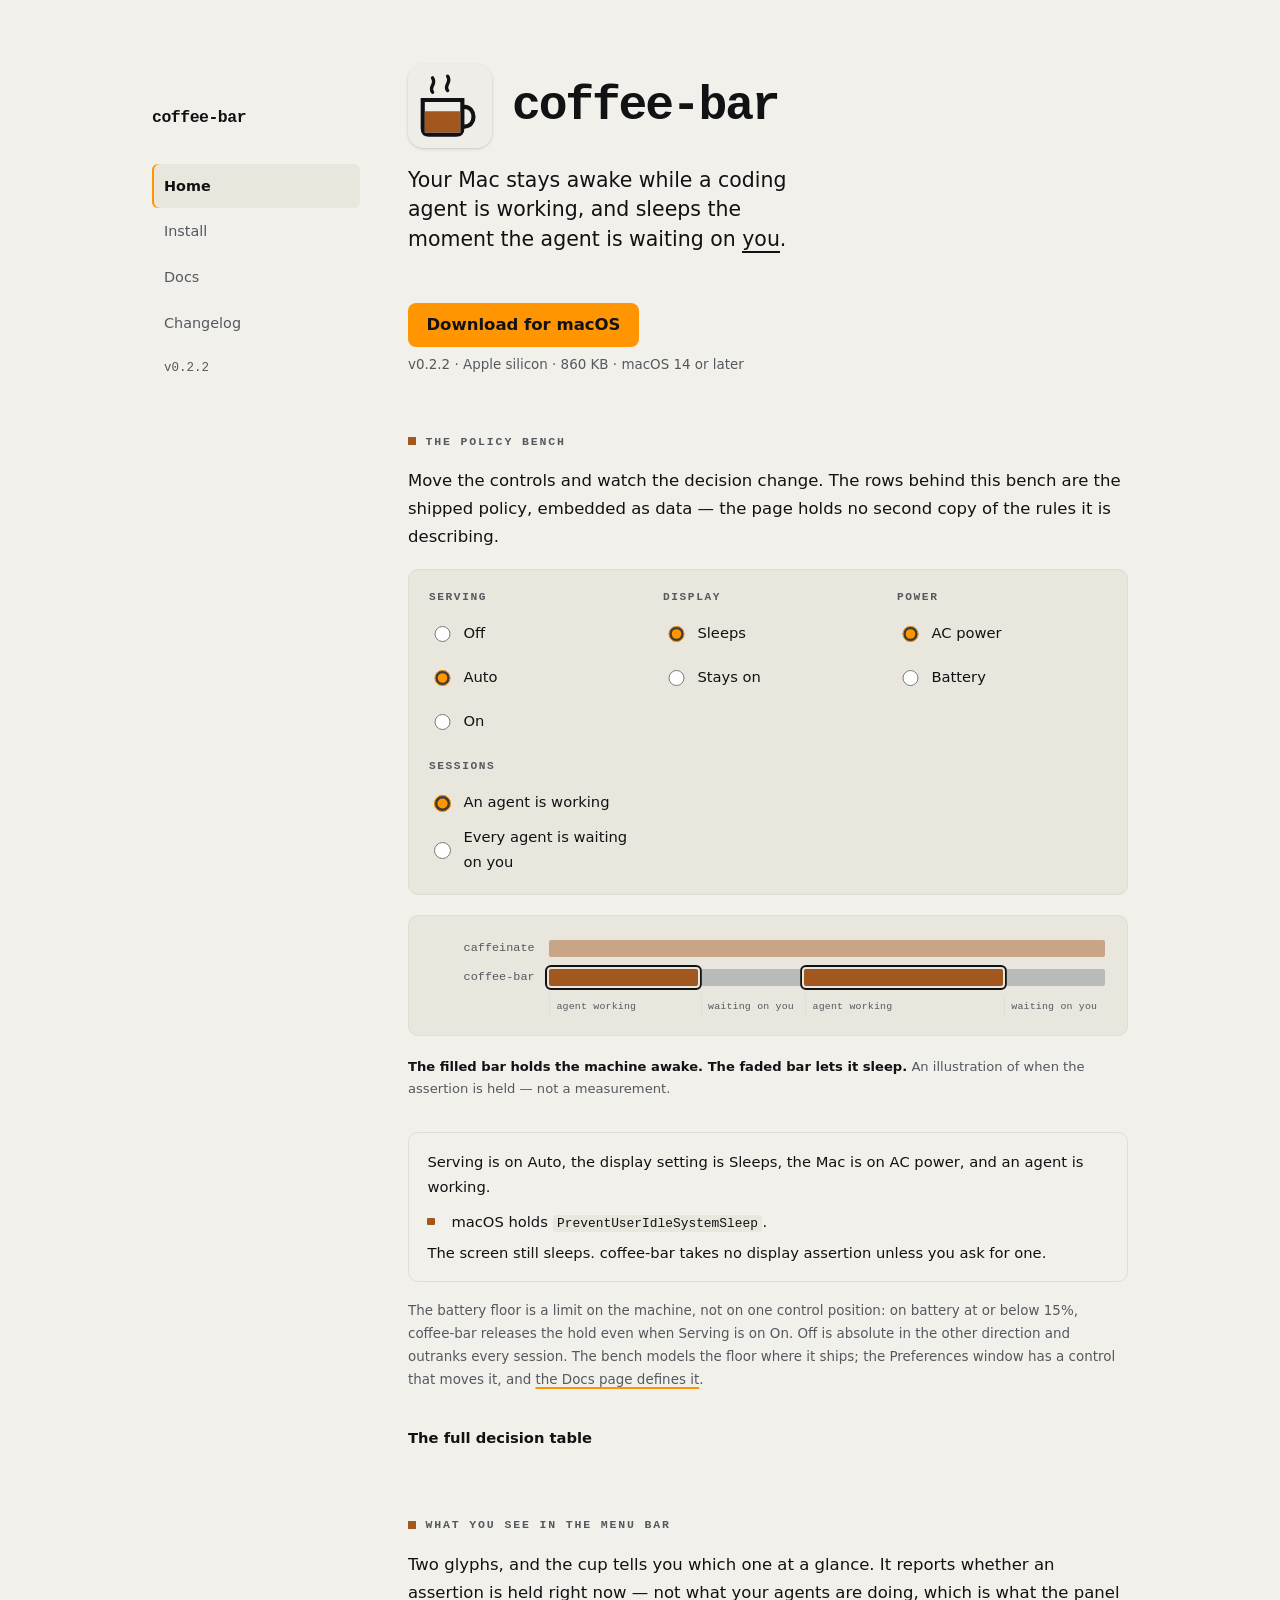
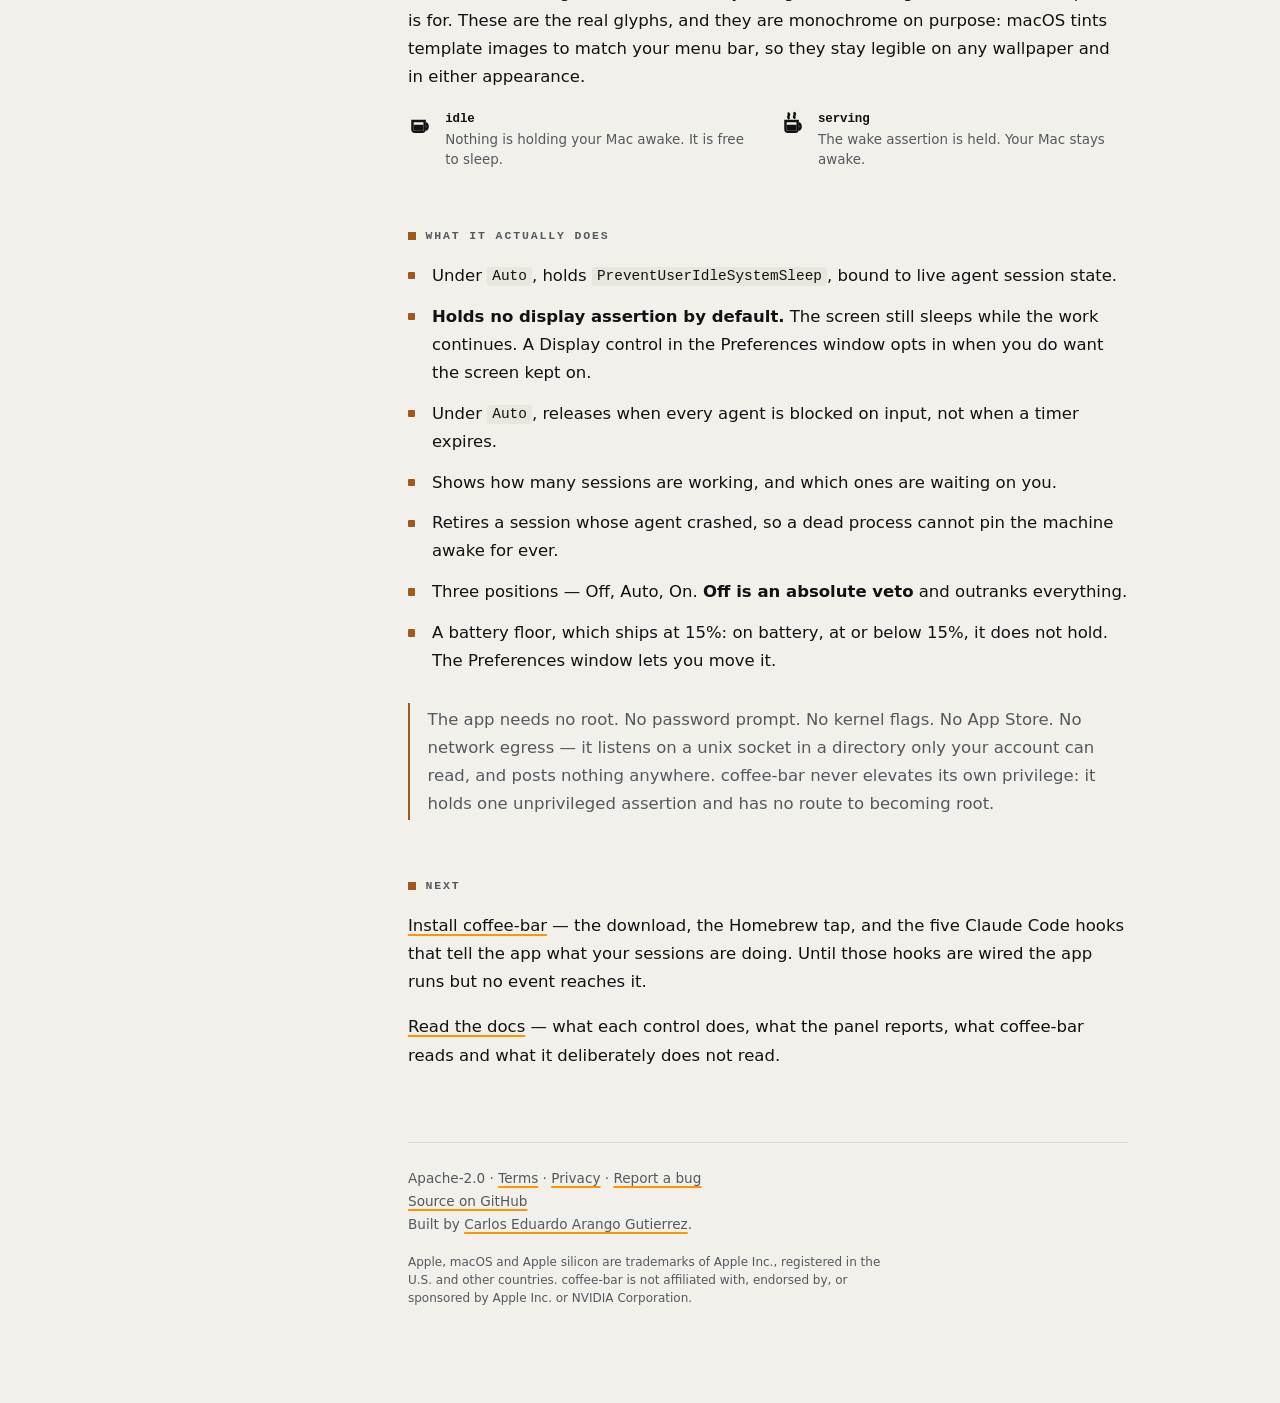
==== site/index.html @ 00635d92 "docs(release): v0.2.2 changelog, and the site facts that follow it The 0.2.2 entry lands in CHANGELO" ====
<!DOCTYPE html>
<!--
  Copyright 2026 Carlos Eduardo Arango Gutierrez
  SPDX-License-Identifier: Apache-2.0

  HONESTY CONSTRAINTS — binding. Carried forward from the single-page site and
  docs/ROADMAP.md. Read before editing a single claim on this page.

  1. No novelty claim in usage monitoring. CodexBar already occupies that space.
  2. Token accounting is M7 = v0.3. It does not exist. Do not imply it does.
  3. Do not advertise the "coffee-bar moved your control" panel disclosure as
     complete. The 2026-07-30 audit proved it is durable only when no agent is
     running, which is the opposite of when it matters.
  4. Every claim must be true of the SHIPPED build. If a claim stops being true,
     the claim is the thing to fix.
  5. The timeline is an ILLUSTRATION OF BEHAVIOUR, never a measurement. No
     battery percentage, duration or saving may appear until M6's measurement
     harness has produced one a user can reproduce.
  6. The binary is arm64 ONLY. Never write "Intel" or "universal".
  7. The DMG ships 0.2.2. The Homebrew tap still pins v0.2.1, so the two
     routes are one release apart until the formula is bumped. The DMG is the
     signed and notarised one; a Homebrew build is compiled locally and only
     ad-hoc signed.

  BRAND — assets/art/README.md is the source of truth.
  - TWO colours, two jobs. --state (#A2571E / #B8682A dark) is the liquid and
    means "held awake". --action (#FF9500 / #FF9F0A dark) is Apple systemOrange
    and means "interactive". Never swap their jobs. Never add a third.
  - Neither colour carries body text. Measured: --action on the light page
    background is 1.93:1 and genuinely fails; --state is 4.71 light and 4.57
    dark and would pass. Both stay out of body text anyway, so the rule is one
    line and not four exceptions. Ink ON --action is the safe inverse: 8.51
    light, 9.10 dark.
  - Menu-bar glyphs stay monochrome. Never ship a coloured variant.
  - The wordmark is always lowercase and always hyphenated. It is a command name.
  - No external requests: no web fonts, no analytics, no CDN.
  - Asset paths are RELATIVE. This is a project Pages site served from
    /coffee-bar/, so a leading slash resolves to the user root and 404s.
  - No Apple logo. Apple's guidelines forbid it for third-party promotion.

  THE POLICY BENCH — read this before touching it.

  The decision table below is DATA, not logic. `PowerBroker.decide` is the only
  copy of this policy that exists; `assets/bench.js` looks a row up and paints
  it, and computes exactly one thing — whether the battery reading is at or
  below the floor. A JavaScript port of the policy would drift from the Swift
  original with nothing to catch it.

  Two checks hold that seam, and they check different halves of it. A Swift
  guard proves these 24 rows equal `PowerBroker.decide`, so the TABLE cannot
  lie. `assets/bench.test.js` proves the module reads the table correctly, so
  the LOOKUP cannot lie. Neither one alone is enough.

  The same 24 rows also render as a real <table> inside the <details> element.
  That is deliberate and load-bearing: a visitor with JavaScript off reads the
  complete truth, and an answer engine reads facts rather than a script.
-->
<html lang="en">
<head>
<meta charset="utf-8">
<meta name="viewport" content="width=device-width, initial-scale=1">
<title>coffee-bar — your Mac sleeps while the agent waits on you</title>
<meta name="description" content="A macOS menu-bar app that keeps your Mac awake exactly while a coding agent is working, and lets it sleep the moment the agent is waiting on you. Screen off. The app needs no root, no password.">
<link rel="canonical" href="https://arangogutierrez.github.io/coffee-bar/">
<meta property="og:title" content="coffee-bar — your Mac sleeps while the agent waits on you">
<meta property="og:description" content="A macOS menu-bar app that keeps your Mac awake exactly while a coding agent is working, and lets it sleep the moment the agent is waiting on you. Screen off. The app needs no root, no password.">
<meta property="og:type" content="website">
<meta property="og:url" content="https://arangogutierrez.github.io/coffee-bar/">
<meta property="og:image" content="https://arangogutierrez.github.io/coffee-bar/social-preview-1280x640.png">
<meta name="twitter:card" content="summary_large_image">
<link rel="icon" href="favicon.svg" type="image/svg+xml">
<link rel="icon" href="favicon-32.png" sizes="32x32" type="image/png">
<link rel="icon" href="favicon-16.png" sizes="16x16" type="image/png">
<link rel="apple-touch-icon" href="apple-touch-icon-180.png">
<link rel="manifest" href="site.webmanifest">
<meta name="theme-color" content="#F2F0EB" media="(prefers-color-scheme: light)">
<meta name="theme-color" content="#101013" media="(prefers-color-scheme: dark)">
<link rel="stylesheet" href="assets/site.css">
</head>
<body>
<div class="shell">
<nav class="sidebar" aria-label="Site">
  <a class="sidebar-mark" href="index.html">coffee-bar</a>
  <ul>
    <li><a href="index.html" aria-current="page">Home</a></li>
    <li><a href="install.html">Install</a></li>
    <li><a href="docs.html">Docs</a></li>
    <li><a href="changelog.html">Changelog</a></li>
  </ul>
  <p class="sidebar-version"><a href="changelog.html">v0.2.2</a></p>
</nav>
<div class="wrap">
<!-- page content starts here -->

<header>
  <div class="hero">
    <picture>
      <source srcset="appicon-dark.svg" media="(prefers-color-scheme: dark)">
      <img class="appicon" src="appicon-light.svg" width="84" height="84"
           alt="The coffee-bar app icon: a filled coffee cup.">
    </picture>
    <h1>coffee-bar</h1>
  </div>
  <p class="tag">Your Mac stays awake while a coding agent is working, and sleeps the moment the agent is waiting on <em>you</em>.</p>
<a class="btn-download" href="https://github.com/ArangoGutierrez/coffee-bar/releases/download/v0.2.2/coffee-bar-0.2.2.dmg">Download for macOS</a>
<p class="dl-meta">v0.2.2 · Apple silicon · 860&nbsp;KB · macOS 14 or later</p>
</header>

<section class="bench" id="bench" aria-labelledby="bench-heading">

<h2 class="eyebrow" id="bench-heading">The policy bench</h2>
<p>
Move the controls and watch the decision change. The rows behind this bench are
the shipped policy, embedded as data — the page holds no second copy of the
rules it is describing.
</p>

<form class="bench-controls" id="bench-controls" hidden>
  <fieldset>
    <legend>Serving</legend>
    <label class="bench-opt"><input type="radio" name="intent" value="stop"> Off</label>
    <label class="bench-opt"><input type="radio" name="intent" value="auto" checked> Auto</label>
    <label class="bench-opt"><input type="radio" name="intent" value="serve"> On</label>
  </fieldset>
  <fieldset>
    <legend>Display</legend>
    <label class="bench-opt"><input type="radio" name="display" value="off" checked> Sleeps</label>
    <label class="bench-opt"><input type="radio" name="display" value="on"> Stays on</label>
  </fieldset>
  <fieldset>
    <legend>Power</legend>
    <label class="bench-opt"><input type="radio" name="power" value="ac" checked> AC power</label>
    <label class="bench-opt"><input type="radio" name="power" value="battery"> Battery</label>
    <div class="bench-range" id="bench-range" hidden>
      <label for="bench-percent">Charge</label>
      <input type="range" id="bench-percent" name="percent" min="1" max="100" step="1" value="55">
      <output id="bench-percent-out" for="bench-percent"></output>
    </div>
  </fieldset>
  <fieldset>
    <legend>Sessions</legend>
    <label class="bench-opt"><input type="radio" name="sessions" value="working" checked> An agent is working</label>
    <label class="bench-opt"><input type="radio" name="sessions" value="waiting"> Every agent is waiting on you</label>
  </fieldset>
</form>

<figure class="figure" id="bench-figure" role="img"
        aria-label="Two timelines across one agent session. caffeinate holds the wake assertion unbroken through all four phases. coffee-bar holds it only through the two phases where the agent is working, and releases it while the agent waits on you.">
  <div class="row">
    <span class="track-label">caffeinate</span>
    <div class="track caffeinate" aria-hidden="true"><span class="seg" style="flex:11"></span></div>
  </div>
  <div class="row">
    <span class="track-label">coffee-bar</span>
    <div class="track coffeebar" id="bench-track" aria-hidden="true">
      <span class="seg work now" style="flex:3"></span>
      <span class="seg wait w1" style="flex:2"></span>
      <span class="seg work now" style="flex:4"></span>
      <span class="seg wait w2" style="flex:2"></span>
    </div>
  </div>
  <div class="axis" aria-hidden="true">
    <span></span>
    <div class="phases">
      <span class="phase" style="flex:3">agent working</span>
      <span class="phase" style="flex:2">waiting on you</span>
      <span class="phase" style="flex:4">agent working</span>
      <span class="phase" style="flex:2">waiting on you</span>
    </div>
  </div>
</figure>
<p class="caption">
  <b>The filled bar holds the machine awake. The faded bar lets it sleep.</b>
  An illustration of when the assertion is held — not a measurement.
</p>

<div class="bench-readout" id="bench-readout" role="status" aria-live="polite">
  <p id="bench-state">Serving is on Auto, the display setting is Sleeps, the Mac is on AC power, and an agent is working.</p>
  <ul class="bench-holds" id="bench-holds">
    <li>macOS holds <code>PreventUserIdleSystemSleep</code>.</li>
  </ul>
  <p id="bench-note">The screen still sleeps. coffee-bar takes no display assertion unless you ask for one.</p>
</div>

<p class="bench-floor">
The battery floor is a limit on the machine, not on one control position: on
battery at or below 15%, coffee-bar releases the hold even when Serving is on
On. Off is absolute in the other direction and outranks every session. The bench
models the floor where it ships; the Preferences window has a control that
moves it, and <a href="docs.html">the Docs page defines it</a>.
</p>

<details class="bench-table">
<summary>The full decision table</summary>
<div class="table-wrap">
<table>
<caption>The full decision table. Every combination of the four inputs, and what coffee-bar does with it. These 24 rows are the data the bench reads.</caption>
<thead>
<tr>
<th scope="col">Serving</th>
<th scope="col">Display</th>
<th scope="col">On battery at or below 15%</th>
<th scope="col">An agent is working</th>
<th scope="col">Holds the system awake</th>
<th scope="col">Holds the display awake</th>
<th scope="col">Held back by the battery floor</th>
</tr>
</thead>
<tbody>
<tr><td>Off</td><td>Sleeps</td><td>No</td><td>No</td><td>No</td><td>No</td><td>No</td></tr>
<tr><td>Off</td><td>Sleeps</td><td>No</td><td>Yes</td><td>No</td><td>No</td><td>No</td></tr>
<tr><td>Off</td><td>Sleeps</td><td>Yes</td><td>No</td><td>No</td><td>No</td><td>No</td></tr>
<tr><td>Off</td><td>Sleeps</td><td>Yes</td><td>Yes</td><td>No</td><td>No</td><td>No</td></tr>
<tr><td>Off</td><td>Stays on</td><td>No</td><td>No</td><td>No</td><td>No</td><td>No</td></tr>
<tr><td>Off</td><td>Stays on</td><td>No</td><td>Yes</td><td>No</td><td>No</td><td>No</td></tr>
<tr><td>Off</td><td>Stays on</td><td>Yes</td><td>No</td><td>No</td><td>No</td><td>No</td></tr>
<tr><td>Off</td><td>Stays on</td><td>Yes</td><td>Yes</td><td>No</td><td>No</td><td>No</td></tr>
<tr><td>Auto</td><td>Sleeps</td><td>No</td><td>No</td><td>No</td><td>No</td><td>No</td></tr>
<tr><td>Auto</td><td>Sleeps</td><td>No</td><td>Yes</td><td>Yes</td><td>No</td><td>No</td></tr>
<tr><td>Auto</td><td>Sleeps</td><td>Yes</td><td>No</td><td>No</td><td>No</td><td>No</td></tr>
<tr><td>Auto</td><td>Sleeps</td><td>Yes</td><td>Yes</td><td>No</td><td>No</td><td>Yes</td></tr>
<tr><td>Auto</td><td>Stays on</td><td>No</td><td>No</td><td>No</td><td>No</td><td>No</td></tr>
<tr><td>Auto</td><td>Stays on</td><td>No</td><td>Yes</td><td>Yes</td><td>Yes</td><td>No</td></tr>
<tr><td>Auto</td><td>Stays on</td><td>Yes</td><td>No</td><td>No</td><td>No</td><td>No</td></tr>
<tr><td>Auto</td><td>Stays on</td><td>Yes</td><td>Yes</td><td>No</td><td>No</td><td>Yes</td></tr>
<tr><td>On</td><td>Sleeps</td><td>No</td><td>No</td><td>Yes</td><td>No</td><td>No</td></tr>
<tr><td>On</td><td>Sleeps</td><td>No</td><td>Yes</td><td>Yes</td><td>No</td><td>No</td></tr>
<tr><td>On</td><td>Sleeps</td><td>Yes</td><td>No</td><td>No</td><td>No</td><td>Yes</td></tr>
<tr><td>On</td><td>Sleeps</td><td>Yes</td><td>Yes</td><td>No</td><td>No</td><td>Yes</td></tr>
<tr><td>On</td><td>Stays on</td><td>No</td><td>No</td><td>Yes</td><td>Yes</td><td>No</td></tr>
<tr><td>On</td><td>Stays on</td><td>No</td><td>Yes</td><td>Yes</td><td>Yes</td><td>No</td></tr>
<tr><td>On</td><td>Stays on</td><td>Yes</td><td>No</td><td>No</td><td>No</td><td>Yes</td></tr>
<tr><td>On</td><td>Stays on</td><td>Yes</td><td>Yes</td><td>No</td><td>No</td><td>Yes</td></tr>
</tbody>
</table>
</div>
</details>

<script type="application/json" id="policy-table">
[
{"intent":"stop","displayOptIn":false,"atOrBelowFloor":false,"sessionsActive":false,"system":false,"displayHeld":false,"suppressed":false},
{"intent":"stop","displayOptIn":false,"atOrBelowFloor":false,"sessionsActive":true,"system":false,"displayHeld":false,"suppressed":false},
{"intent":"stop","displayOptIn":false,"atOrBelowFloor":true,"sessionsActive":false,"system":false,"displayHeld":false,"suppressed":false},
{"intent":"stop","displayOptIn":false,"atOrBelowFloor":true,"sessionsActive":true,"system":false,"displayHeld":false,"suppressed":false},
{"intent":"stop","displayOptIn":true,"atOrBelowFloor":false,"sessionsActive":false,"system":false,"displayHeld":false,"suppressed":false},
{"intent":"stop","displayOptIn":true,"atOrBelowFloor":false,"sessionsActive":true,"system":false,"displayHeld":false,"suppressed":false},
{"intent":"stop","displayOptIn":true,"atOrBelowFloor":true,"sessionsActive":false,"system":false,"displayHeld":false,"suppressed":false},
{"intent":"stop","displayOptIn":true,"atOrBelowFloor":true,"sessionsActive":true,"system":false,"displayHeld":false,"suppressed":false},
{"intent":"auto","displayOptIn":false,"atOrBelowFloor":false,"sessionsActive":false,"system":false,"displayHeld":false,"suppressed":false},
{"intent":"auto","displayOptIn":false,"atOrBelowFloor":false,"sessionsActive":true,"system":true,"displayHeld":false,"suppressed":false},
{"intent":"auto","displayOptIn":false,"atOrBelowFloor":true,"sessionsActive":false,"system":false,"displayHeld":false,"suppressed":false},
{"intent":"auto","displayOptIn":false,"atOrBelowFloor":true,"sessionsActive":true,"system":false,"displayHeld":false,"suppressed":true},
{"intent":"auto","displayOptIn":true,"atOrBelowFloor":false,"sessionsActive":false,"system":false,"displayHeld":false,"suppressed":false},
{"intent":"auto","displayOptIn":true,"atOrBelowFloor":false,"sessionsActive":true,"system":true,"displayHeld":true,"suppressed":false},
{"intent":"auto","displayOptIn":true,"atOrBelowFloor":true,"sessionsActive":false,"system":false,"displayHeld":false,"suppressed":false},
{"intent":"auto","displayOptIn":true,"atOrBelowFloor":true,"sessionsActive":true,"system":false,"displayHeld":false,"suppressed":true},
{"intent":"serve","displayOptIn":false,"atOrBelowFloor":false,"sessionsActive":false,"system":true,"displayHeld":false,"suppressed":false},
{"intent":"serve","displayOptIn":false,"atOrBelowFloor":false,"sessionsActive":true,"system":true,"displayHeld":false,"suppressed":false},
{"intent":"serve","displayOptIn":false,"atOrBelowFloor":true,"sessionsActive":false,"system":false,"displayHeld":false,"suppressed":true},
{"intent":"serve","displayOptIn":false,"atOrBelowFloor":true,"sessionsActive":true,"system":false,"displayHeld":false,"suppressed":true},
{"intent":"serve","displayOptIn":true,"atOrBelowFloor":false,"sessionsActive":false,"system":true,"displayHeld":true,"suppressed":false},
{"intent":"serve","displayOptIn":true,"atOrBelowFloor":false,"sessionsActive":true,"system":true,"displayHeld":true,"suppressed":false},
{"intent":"serve","displayOptIn":true,"atOrBelowFloor":true,"sessionsActive":false,"system":false,"displayHeld":false,"suppressed":true},
{"intent":"serve","displayOptIn":true,"atOrBelowFloor":true,"sessionsActive":true,"system":false,"displayHeld":false,"suppressed":true}
]
</script>
<script type="application/json" id="policy-meta">{"batteryFloorPercent":15}</script>
<script type="module" src="assets/bench.js"></script>

</section>

<h2 class="eyebrow">What you see in the menu bar</h2>
<p>
Two glyphs, and the cup tells you which one at a glance. It reports whether an
assertion is held right now — not what your agents are doing, which is what the
panel is for. These are the real glyphs, and they are monochrome on purpose:
macOS tints template images to match your menu bar, so they stay legible on any
wallpaper and in either appearance.
</p>
<div class="states">
  <div class="state">
    <svg viewBox="0 0 16 16" aria-hidden="true" fill="currentColor">
      <path fill-rule="evenodd" d="M2 6 H11 V11.9 Q11 14.2 8.7 14.2 H4.3 Q2 14.2 2 11.9 Z M3.5 7.5 H9.5 V12.7 H3.5 Z"></path>
      <path fill="none" stroke="currentColor" stroke-width="1.6" d="M11 8.1 a2.6 2.6 0 0 1 0 4.2"></path>
      <rect x="3.5" y="9.06" width="6" height="3.64" rx="0.5"></rect>
    </svg>
    <span><span class="state-name">idle</span>
    <span class="state-what">Nothing is holding your Mac awake. It is free to sleep.</span></span>
  </div>
  <div class="state">
    <svg viewBox="0 0 16 16" aria-hidden="true" fill="currentColor">
      <path fill-rule="evenodd" d="M2 6 H11 V11.9 Q11 14.2 8.7 14.2 H4.3 Q2 14.2 2 11.9 Z M3.5 7.5 H9.5 V12.7 H3.5 Z"></path>
      <path fill="none" stroke="currentColor" stroke-width="1.6" d="M11 8.1 a2.6 2.6 0 0 1 0 4.2"></path>
      <rect x="3.5" y="9.06" width="6" height="3.64" rx="0.5"></rect>
      <g fill="none" stroke="currentColor" stroke-width="1.6" stroke-linecap="round">
        <path d="M4.7 5 C3.7 3.9 5.7 3.3 4.7 2.2"></path>
        <path d="M8.3 4.7 C7.3 3.6 9.3 3 8.3 1.9"></path>
      </g>
    </svg>
    <span><span class="state-name">serving</span>
    <span class="state-what">The wake assertion is held. Your Mac stays awake.</span></span>
  </div>
</div>

<h2 class="eyebrow">What it actually does</h2>
<ul class="does">
  <li>Under <code>Auto</code>, holds <code>PreventUserIdleSystemSleep</code>, bound to live agent session state.</li>
  <li><strong>Holds no display assertion by default.</strong> The screen still sleeps while the work continues. A Display control in the Preferences window opts in when you do want the screen kept on.</li>
  <li>Under <code>Auto</code>, releases when every agent is blocked on input, not when a timer expires.</li>
  <li>Shows how many sessions are working, and which ones are waiting on you.</li>
  <li>Retires a session whose agent crashed, so a dead process cannot pin the machine awake for ever.</li>
  <li>Three positions — Off, Auto, On. <strong>Off is an absolute veto</strong> and outranks everything.</li>
  <li>A battery floor, which ships at 15%: on battery, at or below 15%, it does not hold. The Preferences window lets you move it.</li>
</ul>

<div class="note">
The app needs no root. No password prompt. No kernel flags. No App Store. No
network egress — it listens on a unix socket in a directory only your account can
read, and posts nothing anywhere. coffee-bar never elevates its own privilege: it
holds one unprivileged assertion and has no route to becoming root.
</div>

<h2 class="eyebrow">Next</h2>
<p>
<a href="install.html">Install coffee-bar</a> — the download, the Homebrew tap,
and the five Claude Code hooks that tell the app what your sessions are doing.
Until those hooks are wired the app runs but no event reaches it.
</p>
<p>
<a href="docs.html">Read the docs</a> — what each control does, what the panel
reports, what coffee-bar reads and what it deliberately does not read.
</p>

<footer>
<p>Apache-2.0 · <a href="terms.html">Terms</a> · <a href="privacy.html">Privacy</a> · <a href="https://github.com/ArangoGutierrez/coffee-bar/issues/new">Report a bug</a><br>
<a href="https://github.com/ArangoGutierrez/coffee-bar">Source on GitHub</a><br>
Built by <a href="https://github.com/ArangoGutierrez">Carlos Eduardo Arango Gutierrez</a>.</p>
<p class="tm">Apple, macOS and Apple silicon are trademarks of Apple Inc., registered in the U.S. and other countries. coffee-bar is not affiliated with, endorsed by, or sponsored by Apple Inc. or NVIDIA Corporation.</p>
</footer>

<script type="application/ld+json">
{
  "@context": "https://schema.org",
  "@type": "SoftwareApplication",
  "name": "coffee-bar",
  "applicationCategory": "DeveloperApplication",
  "operatingSystem": "macOS 14",
  "processorRequirements": "Apple silicon (arm64)",
  "softwareVersion": "0.2.2",
  "downloadUrl": "https://github.com/ArangoGutierrez/coffee-bar/releases/download/v0.2.2/coffee-bar-0.2.2.dmg",
  "license": "https://www.apache.org/licenses/LICENSE-2.0",
  "offers": { "@type": "Offer", "price": "0", "priceCurrency": "USD" },
  "author": { "@type": "Person", "name": "Carlos Eduardo Arango Gutierrez" }
}
</script>

</div><!-- /.wrap -->
</div><!-- /.shell -->
</body>
</html>
---- site/assets/site.css ----
/*
  Copyright 2026 Carlos Eduardo Arango Gutierrez
  SPDX-License-Identifier: Apache-2.0

  The shared stylesheet for the coffee-bar site. Extracted from the inline
  <style> block of site/index.html and recoloured per the 2026-08-04 design,
  section 3.2. This was a move plus a recolour, not a rewrite.

  TWO COLOURS, TWO JOBS. Never mix them.

    --state   the liquid in the icon, held segments on the timeline, the
              .eyebrow square, list bullets. It means "held awake".
    --action  button backgrounds, link underlines and hover, :focus-visible
              outlines, the sidebar's current-page marker. It means
              "you can operate this".

  The old --liquid token is now --state. The name changed because the colour
  now means "held", and a second colour now means "interactive".

  NEITHER COLOUR CARRIES BODY TEXT. That is a DESIGN RULE, not a measurement.
  Only one of the four combinations actually fails 4.5:1:

      --action #FF9500 on light #F2F0EB   1.93   fails
      --action #FF9F0A on dark  #101013   9.24   passes
      --state  #A2571E on light #F2F0EB   4.71   passes
      --state  #B8682A on dark  #101013   4.57   passes

  Holding both out of body text in both appearances keeps this one rule
  instead of four exceptions. A filled button is the safe inverse: ink on
  --action measures 8.51 in light and 9.10 in dark.

  Sidebar markup contract — plain links, no JavaScript:

    <div class="shell">
      <nav class="sidebar" aria-label="Site">
        <a class="sidebar-mark" href="index.html">coffee-bar</a>
        <ul>
          <li><a href="index.html" aria-current="page">Home</a></li>
          <li><a href="install.html">Install</a></li>
          <li><a href="docs.html">Docs</a></li>
          <li><a href="changelog.html">Changelog</a></li>
        </ul>
        <p class="sidebar-version"><a href="changelog.html">v0.1.1</a></p>
      </nav>
      <div class="wrap"><!-- page content --></div>
    </div>

  .wrap still renders correctly on its own, so a page that carries no sidebar
  is unaffected.
*/

:root {
  color-scheme: light dark;
  --state:  #A2571E;  /* the liquid; held awake */
  --action: #FF9500;  /* Apple systemOrange; buttons, links, focus */
  --rest:   #6B7683;  /* released; free to sleep */
  --ink:    #121214;
  --paper:  #F2F0EB;
  --fg:     var(--ink);
  --bg:     var(--paper);
  --dim:    #55585F;
  --line:   #E0DDD5;
  --panel:  #E9E6DE;
}
@media (prefers-color-scheme: dark) {
  :root {
    --state:  #B8682A;
    --action: #FF9F0A;
    --fg:     #F2F1EE;
    --bg:     #101013;
    --dim:    #9AA0A8;
    --line:   #24242A;
    --panel:  #191920;
  }
}

*, *::before, *::after { box-sizing: border-box; }

body {
  margin: 0; background: var(--bg); color: var(--fg);
  font: 16.5px/1.7 -apple-system, BlinkMacSystemFont, "Segoe UI", system-ui, sans-serif;
  -webkit-font-smoothing: antialiased;
}
.wrap { max-width: 46rem; margin: 0 auto; padding: 4rem 1.5rem 6rem; }

.mono, h1, .eyebrow, code, pre, .track-label, .phase, .state-name {
  font-family: ui-monospace, SFMono-Regular, "SF Mono", Menlo, monospace;
}

/* ── Focus: visible on every interactive element ───────────────────────── */
:focus-visible {
  outline: 2px solid var(--action); outline-offset: 3px; border-radius: 2px;
}

/* ── Shell: sidebar plus content ───────────────────────────────────────── */
/* Below 48rem the sidebar is a horizontal row above the content. This is the
   default, so a narrow viewport needs no query. */
.shell { max-width: 64rem; margin: 0 auto; }
.shell > .wrap { margin: 0; max-width: 46rem; }

.sidebar { padding: 2rem 1.5rem 0; }
.sidebar-mark {
  display: inline-flex; align-items: center; min-height: 44px;
  font-family: ui-monospace, SFMono-Regular, "SF Mono", Menlo, monospace;
  font-weight: 700; letter-spacing: -.03em; text-decoration: none;
  color: var(--fg);
}
.sidebar ul {
  list-style: none; margin: 0; padding: 0;
  display: flex; flex-wrap: wrap; gap: .15rem .35rem;
}
/* Scoped to the nav list, so neither .sidebar-mark nor .sidebar-version picks
   up the 44px page-link treatment. */
.sidebar ul a {
  display: flex; align-items: center; min-height: 44px; padding: 0 .75rem;
  border-radius: 6px; text-decoration: none; color: var(--dim);
  font-size: .9rem;
}
.sidebar ul a:hover { color: var(--fg); background: var(--panel); }
.sidebar a[aria-current="page"] {
  color: var(--fg); font-weight: 650;
  box-shadow: inset 0 -2px 0 var(--action);
}

/* The version badge, last child of nav.sidebar. The version string lives in
   the HTML and never here. It stays in normal flow, so it rides the sticky
   sidebar at >=48rem instead of fighting it. */
.sidebar-version {
  margin: .9rem 0 0; padding: 0 .75rem;
  font-family: ui-monospace, SFMono-Regular, "SF Mono", Menlo, monospace;
  font-size: .78rem; line-height: 1.5;
}
.sidebar-version a { color: var(--dim); text-decoration: none; }
.sidebar-version a:hover,
.sidebar-version a:focus-visible {
  color: var(--fg);
  text-decoration: underline; text-decoration-color: var(--action);
  text-decoration-thickness: 2px; text-underline-offset: 3px;
}

@media (min-width: 48rem) {
  .shell {
    display: grid; grid-template-columns: 13rem minmax(0, 1fr);
    gap: 3rem; align-items: start; padding: 0 1.5rem;
  }
  .shell > .wrap { padding-left: 0; padding-right: 0; }
  .sidebar { padding: 4rem 0 0; position: sticky; top: 2rem; }
  .sidebar ul { display: block; margin-top: 1.5rem; }
  .sidebar li + li { margin-top: .1rem; }
  .sidebar a[aria-current="page"] {
    background: var(--panel);
    box-shadow: inset 2px 0 0 var(--action);
  }
}

/* ── Hero ──────────────────────────────────────────────────────────────── */
.hero { display: flex; align-items: center; gap: 1.25rem; margin-bottom: 1.1rem; }
.appicon {
  width: 84px; height: 84px; flex: none; border-radius: 19%;
  display: block; box-shadow: 0 1px 3px rgba(0,0,0,.18);
}
h1 {
  font-size: clamp(2rem, 7vw, 3rem); font-weight: 700;
  letter-spacing: -0.045em; line-height: 1; margin: 0;
}
.tag {
  font-size: clamp(1.05rem, 2.6vw, 1.28rem); line-height: 1.45;
  margin: 0 0 3rem; max-width: 34ch; text-wrap: balance;
}
.tag em { font-style: normal; border-bottom: 2px solid var(--fg); }
/* On the hero, .hero's own margin supplies the gap under the wordmark. A page
   that puts the tagline straight after a bare <h1> had no gap at all —
   measured 0.0px at 375, 768 and 1200. This only fires on that second shape,
   so the hero is untouched. */
h1 + .tag { margin-top: .6rem; }

.eyebrow {
  display: flex; align-items: center; gap: .6rem;
  font-size: .72rem; font-weight: 600; text-transform: uppercase;
  letter-spacing: .16em; color: var(--dim); margin: 3.5rem 0 1rem;
}
.eyebrow::before {
  content: ""; width: .5rem; height: .5rem; flex: none; background: var(--state);
}
h2 { margin: 0; font-size: 1rem; }
p { margin: 0 0 1.1rem; }
/* Links carry body-text colour. The action colour rides the underline only,
   because it does not reach 4.5:1 as a foreground. */
a {
  color: inherit; text-underline-offset: 3px;
  text-decoration-color: var(--action); text-decoration-thickness: 1.5px;
}
a:hover { text-decoration-thickness: 2.5px; }
a:focus-visible { outline: 2px solid var(--action); outline-offset: 3px; border-radius: 2px; }
strong { font-weight: 650; }

/* ── The download button ───────────────────────────────────────────────── */
/* 44px is Apple's minimum hit target and is required. */
.btn-download {
  display: inline-flex; align-items: center; justify-content: center;
  min-height: 44px; padding: 0 1.15rem;
  background: var(--action); color: var(--ink);
  border-radius: 8px; font-weight: 650; text-decoration: none;
}
.btn-download:hover { filter: brightness(1.06); }

/* The facts line under the button. Secondary information under a primary
   action: it sits tight to the button and must not compete with it. --dim on
   --bg measures 6.26 light and 7.26 dark, so it stays legible at this size. */
.dl-meta {
  /* Tight to the button above, but keep the normal paragraph gap below: a
     zero bottom margin collided with the next paragraph at every width. */
  margin: .55rem 0 1.1rem;
  font-size: .84rem; line-height: 1.5; color: var(--dim);
}

/* ── Signature: the assertion timeline ─────────────────────────────────── */
.figure {
  background: var(--panel); border: 1px solid var(--line);
  border-radius: 10px; padding: 1.4rem 1.35rem 1.15rem; margin: 0 0 1.25rem;
}
.row { display: grid; grid-template-columns: 6.5rem 1fr; align-items: center; gap: .9rem; }
.row + .row { margin-top: .55rem; }
.track-label { font-size: .74rem; color: var(--dim); text-align: right; white-space: nowrap; }
.track { display: flex; gap: 3px; height: 1.05rem; }
.seg { border-radius: 2px; }
.seg.work { background: var(--state); }
.seg.wait { background: var(--rest); opacity: .38; }
/* caffeinate holds CONTINUOUSLY. One unbroken bar, because segmenting it
   would imply it ever lets go. */
.track.caffeinate .seg { background: var(--state); opacity: .45; }

.axis { display: grid; grid-template-columns: 6.5rem 1fr; gap: .9rem; margin-top: .45rem; }
.phases { display: flex; gap: 3px; }
.phase {
  font-size: .62rem; letter-spacing: .02em; color: var(--dim);
  padding: .3rem 0 0 .4rem; border-left: 1px solid var(--line);
  overflow: hidden; text-overflow: ellipsis; white-space: nowrap;
}
.caption { font-size: .82rem; color: var(--dim); margin: 0 0 2rem; }
.caption b { color: var(--fg); font-weight: 600; }

@media (prefers-reduced-motion: no-preference) {
  .track.coffeebar .seg.wait {
    background: var(--state); opacity: .45;
    animation: release .5s ease-out forwards;
  }
  .track.coffeebar .seg.wait.w1 { animation-delay: .75s; }
  .track.coffeebar .seg.wait.w2 { animation-delay: 1.15s; }
}
@keyframes release { to { background: var(--rest); opacity: .38; } }

/* ── The menu-bar states, in the real artwork ──────────────────────────── */
.states { display: flex; flex-wrap: wrap; gap: 1.6rem; margin: 0 0 1rem; }
.state { display: flex; align-items: flex-start; gap: .7rem; min-width: 13rem; flex: 1; }
.state svg { width: 26px; height: 26px; flex: none; color: var(--fg); margin-top: .1rem; }
.state-name { display: block; font-size: .78rem; font-weight: 600; letter-spacing: -.01em; }
.state-what { display: block; font-size: .84rem; color: var(--dim); line-height: 1.5; }

/* ── Lists ─────────────────────────────────────────────────────────────── */
ul.does { list-style: none; padding: 0; margin: 0; }
ul.does li { position: relative; padding-left: 1.5rem; margin: 0 0 .8rem; }
ul.does li::before {
  content: ""; position: absolute; left: 0; top: .62em;
  width: .45rem; height: .45rem; background: var(--state); border-radius: 1px;
}
.note {
  border-left: 2px solid var(--state); padding: .15rem 0 .15rem 1.1rem;
  color: var(--dim); margin: 1.75rem 0 0;
}

/* ── Tables ────────────────────────────────────────────────────────────── */
/* Three consumers: the changelog's release facts, the Docs comparisons, and
   the policy bench's static 24-row decision table. That last one is the
   no-JavaScript and crawler path, so it is load-bearing, not decorative. It
   has to stay readable at 24 rows.

   Rules use --line. Banding uses --panel. NEVER --state or --action: --state
   means "held awake" on this site, and a striped row means nothing of the
   kind.

   Wrap a wide table in <div class="table-wrap"> so the overflow lives on the
   table's own container. Never let a table scroll the page. */
.table-wrap { overflow-x: auto; margin: 0 0 1.5rem; }
table {
  border-collapse: collapse;
  width: 100%; max-width: 100%;
  font-size: .88rem; line-height: 1.5;
  margin: 0 0 1.5rem;
}
.table-wrap > table { margin: 0; }
caption {
  caption-side: top; text-align: left;
  font-size: .82rem; color: var(--dim); padding: 0 0 .5rem;
}
th, td {
  text-align: left; vertical-align: top;
  padding: .45rem .7rem;
  border-bottom: 1px solid var(--line);
}
/* The header row must be told apart at a glance from 24 body rows. */
thead th {
  font-size: .72rem; text-transform: uppercase; letter-spacing: .08em;
  font-weight: 600; color: var(--dim);
  border-bottom: 2px solid var(--line);
}
tbody tr:nth-child(even) { background: var(--panel); }
tbody tr:last-child > * { border-bottom: 0; }
/* A row-label column, as the release facts use. Short strings, so keeping
   them on one line costs nothing. */
tbody th { font-weight: 650; white-space: nowrap; }
/* The hard case: a 64-character SHA-256. It wraps inside its own cell rather
   than pushing the table wider than the column it sits in. */
td code, td .mono { overflow-wrap: anywhere; word-break: break-word; }

/* ── Install: a real sequence, so the numbering carries meaning ────────── */
ol.steps { list-style: none; counter-reset: s; padding: 0; margin: 0; }
ol.steps > li { counter-increment: s; position: relative; padding-left: 2.4rem; margin-bottom: 1.8rem; }
ol.steps > li::before {
  content: counter(s, decimal-leading-zero);
  position: absolute; left: 0; top: .15em;
  font-family: ui-monospace, SFMono-Regular, Menlo, monospace;
  font-size: .78rem; color: var(--dim); font-weight: 600;
}
ol.steps p { margin: .35rem 0 .6rem; }
pre {
  background: var(--panel); border: 1px solid var(--line);
  padding: .8rem .95rem; border-radius: 6px; overflow-x: auto;
  font-size: .82rem; margin: 0; line-height: 1.5;
}
pre.hooks { max-height: 22rem; overflow-y: auto; }
code { font-size: .875em; }
p code, li code { background: var(--panel); padding: .1em .35em; border-radius: 3px; }

footer {
  margin-top: 4.5rem; padding-top: 1.5rem; border-top: 1px solid var(--line);
  color: var(--dim); font-size: .85rem;
}
/* The trademark line. The quietest text on the page, and it must stay that
   way: it is legal boilerplate, not something to read first. It still has to
   be readable, so it holds --dim (6.26 light, 7.26 dark) and stops at
   .75rem rather than shrinking further. */
.tm {
  margin: .9rem 0 0;
  font-size: .75rem; line-height: 1.5; color: var(--dim);
  max-width: 62ch;
}

/* ── The policy bench, on Home ─────────────────────────────────────────── */
/* The controls carry `hidden` in the markup and assets/bench.js removes it,
   only after a full render has succeeded. The two [hidden] rules below are
   load-bearing: the `display` declarations override the attribute's UA rule,
   so without them a visitor with JavaScript off sees dead controls. */
.bench-controls {
  display: grid; grid-template-columns: repeat(auto-fit, minmax(13rem, 1fr));
  gap: .9rem 1.5rem; margin: 0 0 1.25rem;
  background: var(--panel); border: 1px solid var(--line);
  border-radius: 10px; padding: 1.1rem 1.25rem 1.25rem;
}
.bench-controls[hidden] { display: none; }
.bench-controls fieldset { border: 0; margin: 0; padding: 0; min-width: 0; }
.bench-controls legend {
  padding: 0 0 .25rem; font-size: .7rem; font-weight: 600;
  text-transform: uppercase; letter-spacing: .14em; color: var(--dim);
  font-family: ui-monospace, SFMono-Regular, "SF Mono", Menlo, monospace;
}
/* 44px is Apple's minimum hit target and is required. */
.bench-opt {
  display: flex; align-items: center; gap: .6rem;
  min-height: 44px; cursor: pointer; font-size: .92rem;
}
.bench-opt input { flex: none; width: 1.05rem; height: 1.05rem; accent-color: var(--action); }
.bench-range { display: flex; align-items: center; gap: .7rem; min-height: 44px; }
.bench-range[hidden] { display: none; }
.bench-range input[type="range"] { flex: 1 1 6rem; min-width: 5rem; accent-color: var(--action); }
.bench-range output {
  flex: none; min-width: 3.4rem; text-align: right; font-size: .82rem;
  font-family: ui-monospace, SFMono-Regular, "SF Mono", Menlo, monospace;
}

/* The segment the Sessions control points at. An outline, not a hue, so it
   does not compete with the two brand colours. */
.seg.now { outline: 2px solid var(--fg); outline-offset: 2px; }

/* NOTE: the decision table itself needs NOTHING here. It uses the shared
   `.table-wrap`, `table`, `caption`, `thead th` and banding rules that
   site.css already ships — including the comment about telling a header row
   apart from 24 body rows, which was written for exactly this table. */

/* The second lock on reduced motion. bench.js sets this attribute from
   matchMedia, so a segment cannot animate even if the media query above the
   `release` keyframes is ever edited away.
   The selector carries .coffeebar and .wait so it outranks
   `.track.coffeebar .seg.wait`, which is the only rule that sets an
   animation. Without them this lock is inert — measured, see the task-1
   report. */
.track[data-motion="reduce"] .seg,
.track.coffeebar[data-motion="reduce"] .seg.wait { animation: none; }

.bench-readout {
  border: 1px solid var(--line); border-radius: 10px;
  padding: 1rem 1.15rem; margin: 0 0 1.1rem;
}
.bench-readout p { margin: 0; font-size: .92rem; }
.bench-readout p + p { margin-top: .5rem; }
.bench-holds { list-style: none; margin: .6rem 0 0; padding: 0; font-size: .92rem; }
.bench-holds li { position: relative; padding-left: 1.5rem; margin: 0 0 .35rem; }
.bench-holds li::before {
  content: ""; position: absolute; left: 0; top: .62em;
  width: .45rem; height: .45rem; background: var(--state); border-radius: 1px;
}
.bench-floor { font-size: .84rem; color: var(--dim); margin: 0 0 1.5rem; }

details.bench-table { margin: 0 0 1rem; }
details.bench-table summary {
  display: flex; align-items: center; min-height: 44px;
  cursor: pointer; font-weight: 650; font-size: .92rem;
}

@media (max-width: 34rem) {
  .row, .axis { grid-template-columns: 1fr; gap: .35rem; }
  .track-label { text-align: left; }
  .axis { display: none; }
  .hero { gap: 1rem; }
  .appicon { width: 64px; height: 64px; }
  /* Let a row label wrap here. Holding it on one line costs the value column
     the width a 64-character SHA-256 needs most on a phone. */
  tbody th { white-space: normal; }
}

/* The version a legal page describes. Small and quiet: it is a provenance
   note, not a heading, and it must not compete with the text above it. */
.stamp {
  font-size: 0.85rem;
  opacity: 0.7;
  margin-top: 2rem;
}
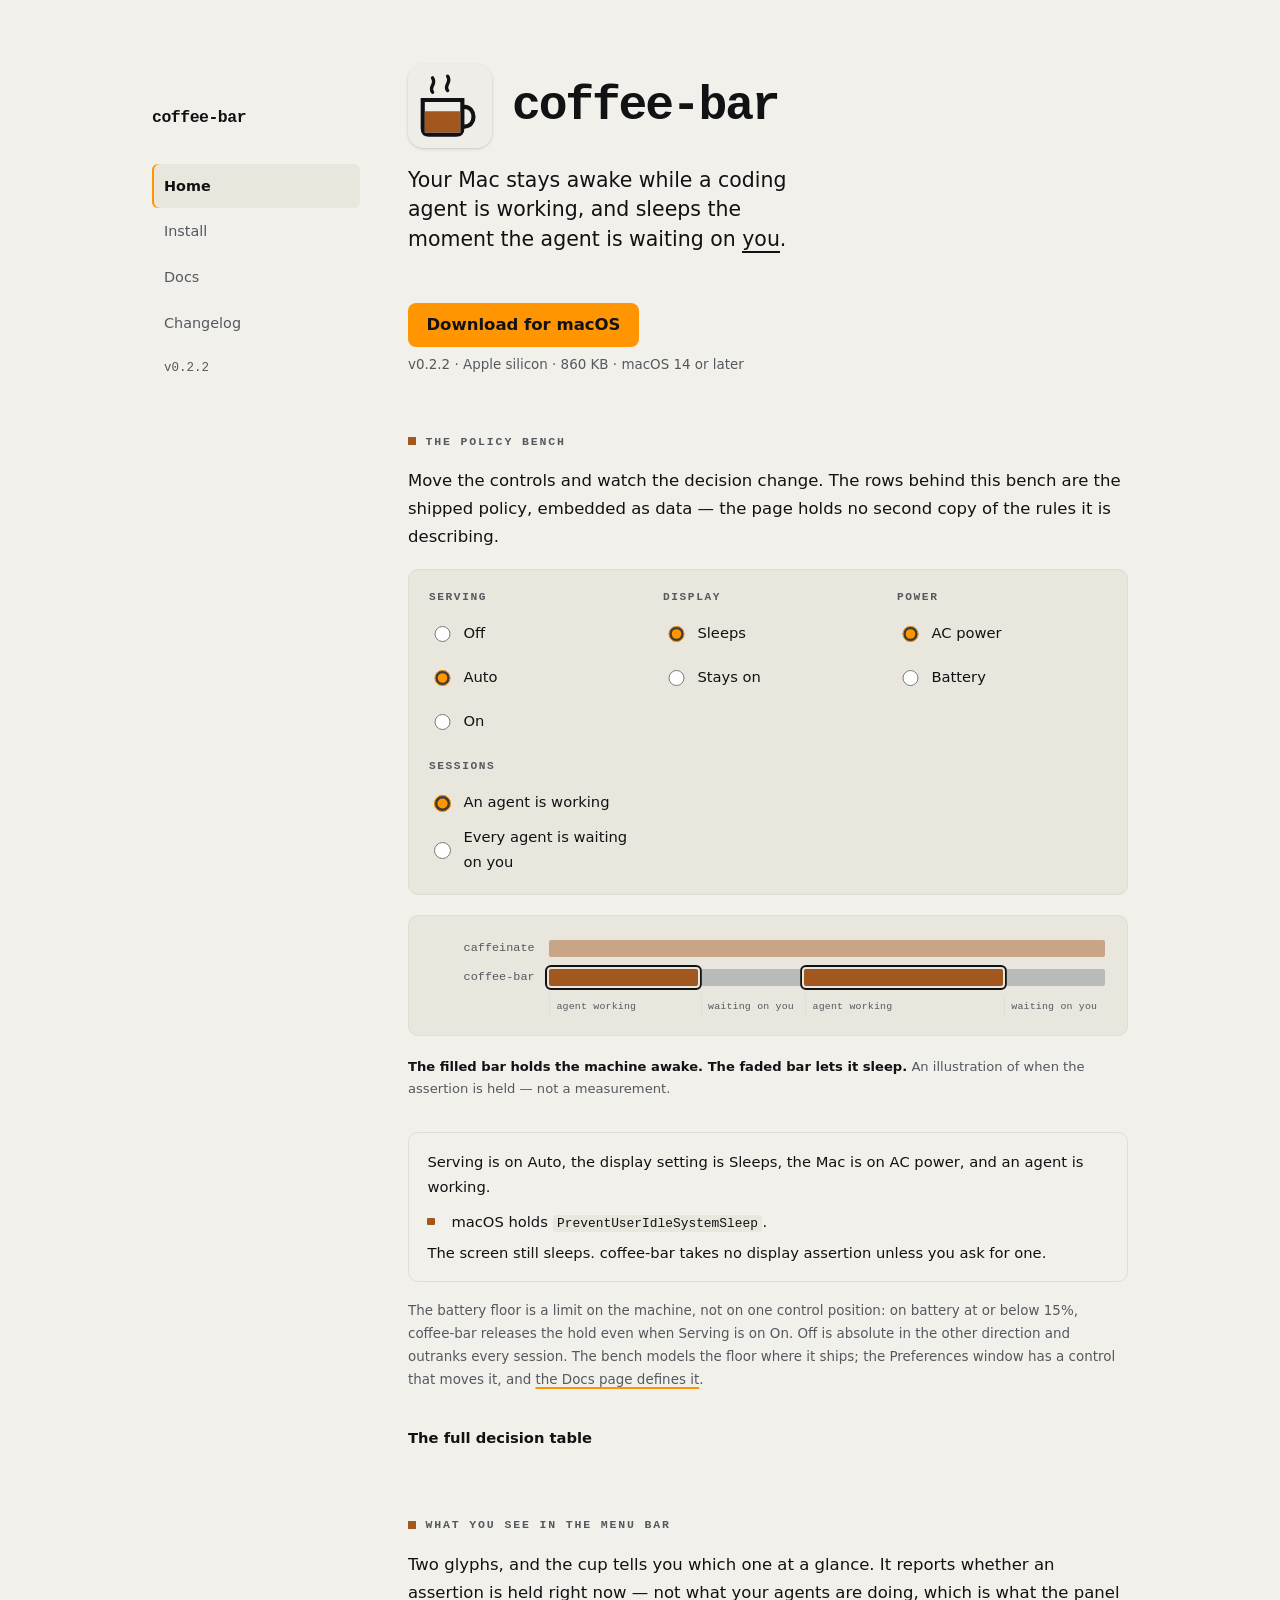
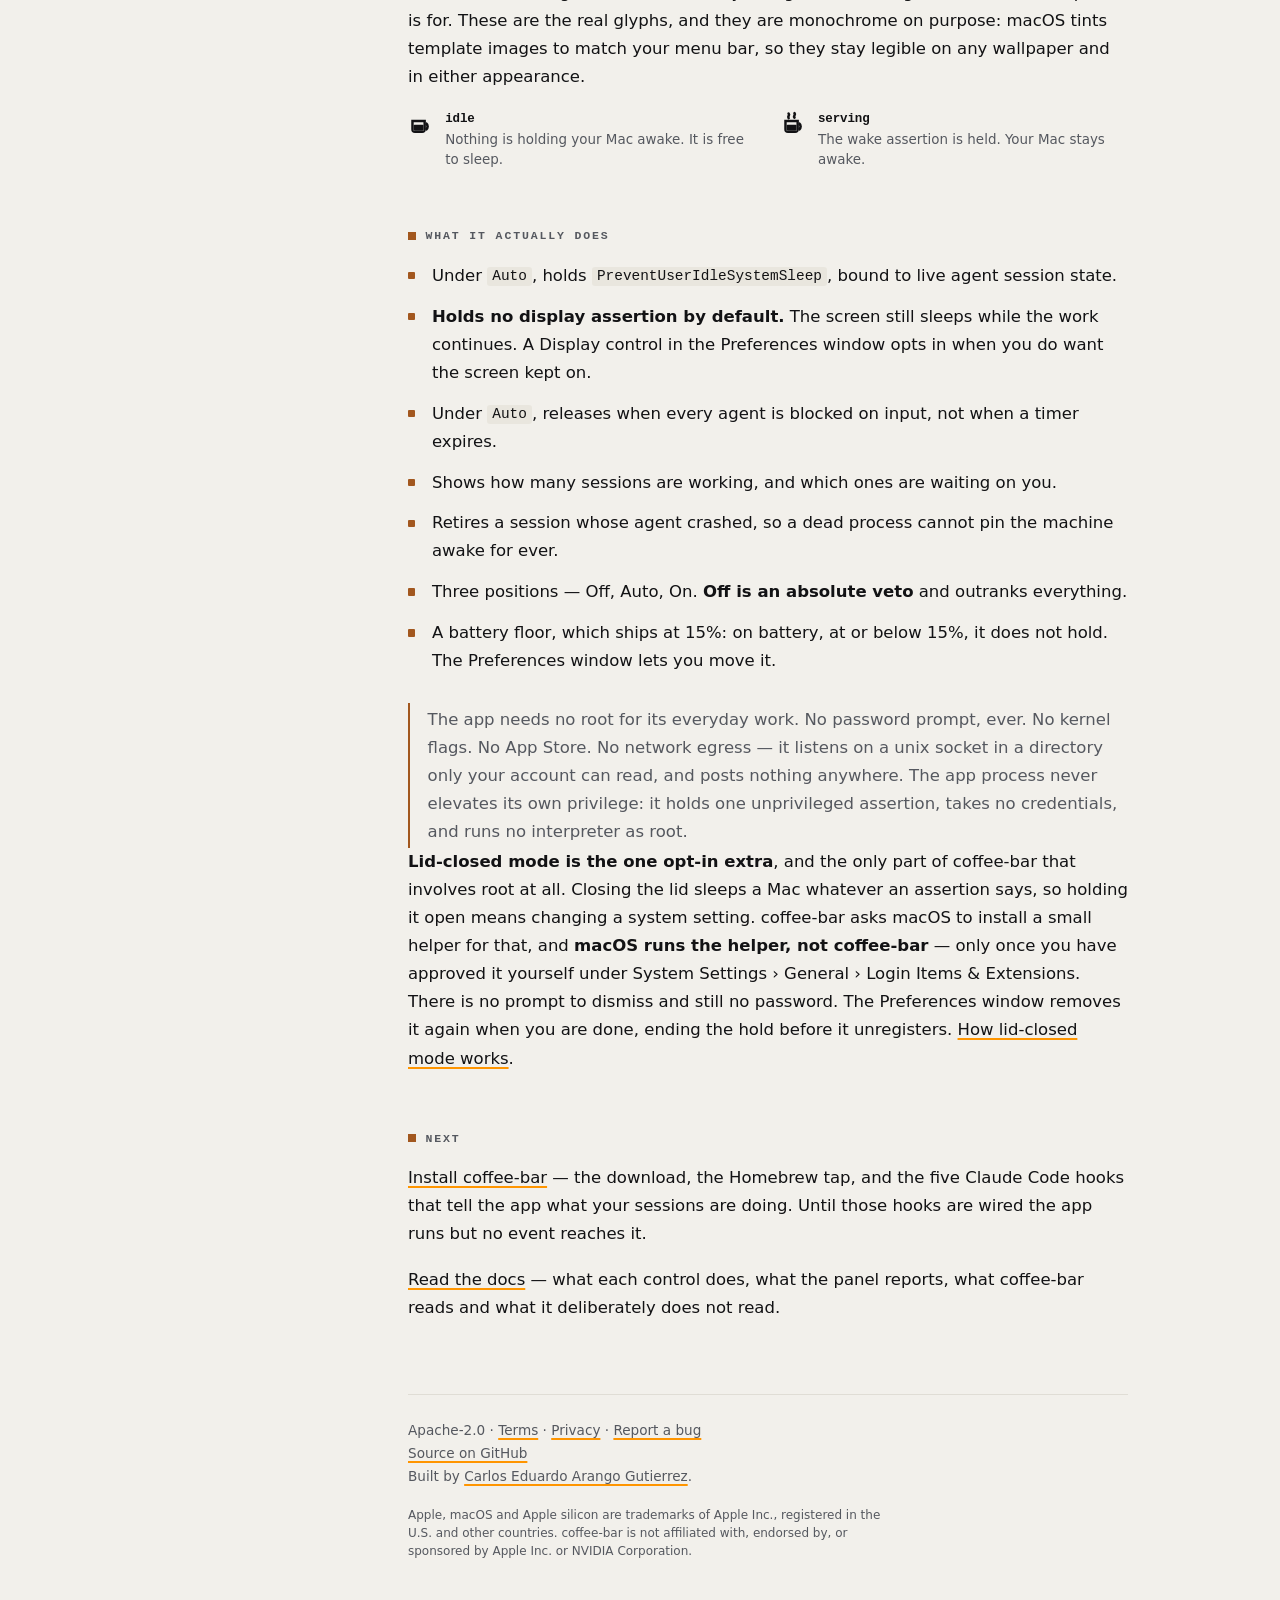
==== commit 672ed64d: "docs: document lid-closed mode as the button it now is Every user-facing surface still described the" ====
--- a/site/index.html
+++ b/site/index.html
@@ -7,7 +7,7 @@
   docs/ROADMAP.md. Read before editing a single claim on this page.
 
   1. No novelty claim in usage monitoring. CodexBar already occupies that space.
-  2. Token accounting is M7 = v0.3. It does not exist. Do not imply it does.
+  2. Token accounting is M7 = v0.4. It does not exist. Do not imply it does.
   3. Do not advertise the "coffee-bar moved your control" panel disclosure as
      complete. The 2026-07-30 audit proved it is durable only when no agent is
      running, which is the opposite of when it matters.
@@ -17,10 +17,8 @@
      battery percentage, duration or saving may appear until M6's measurement
      harness has produced one a user can reproduce.
   6. The binary is arm64 ONLY. Never write "Intel" or "universal".
-  7. The DMG ships 0.2.2. The Homebrew tap still pins v0.2.1, so the two
-     routes are one release apart until the formula is bumped. The DMG is the
-     signed and notarised one; a Homebrew build is compiled locally and only
-     ad-hoc signed.
+  7. Homebrew and the DMG both ship 0.2.2. The DMG is the signed and notarised
+     one; a Homebrew build is compiled locally and only ad-hoc signed.
 
   BRAND — assets/art/README.md is the source of truth.
   - TWO colours, two jobs. --state (#A2571E / #B8682A dark) is the liquid and
@@ -60,10 +58,10 @@
 <meta charset="utf-8">
 <meta name="viewport" content="width=device-width, initial-scale=1">
 <title>coffee-bar — your Mac sleeps while the agent waits on you</title>
-<meta name="description" content="A macOS menu-bar app that keeps your Mac awake exactly while a coding agent is working, and lets it sleep the moment the agent is waiting on you. Screen off. The app needs no root, no password.">
+<meta name="description" content="A macOS menu-bar app that keeps your Mac awake exactly while a coding agent is working, and lets it sleep the moment the agent is waiting on you. Screen off. No password, ever, and the app needs no root for its everyday work.">
 <link rel="canonical" href="https://arangogutierrez.github.io/coffee-bar/">
 <meta property="og:title" content="coffee-bar — your Mac sleeps while the agent waits on you">
-<meta property="og:description" content="A macOS menu-bar app that keeps your Mac awake exactly while a coding agent is working, and lets it sleep the moment the agent is waiting on you. Screen off. The app needs no root, no password.">
+<meta property="og:description" content="A macOS menu-bar app that keeps your Mac awake exactly while a coding agent is working, and lets it sleep the moment the agent is waiting on you. Screen off. No password, ever, and the app needs no root for its everyday work.">
 <meta property="og:type" content="website">
 <meta property="og:url" content="https://arangogutierrez.github.io/coffee-bar/">
 <meta property="og:image" content="https://arangogutierrez.github.io/coffee-bar/social-preview-1280x640.png">
@@ -314,11 +312,24 @@
 </ul>
 
 <div class="note">
-The app needs no root. No password prompt. No kernel flags. No App Store. No
-network egress — it listens on a unix socket in a directory only your account can
-read, and posts nothing anywhere. coffee-bar never elevates its own privilege: it
-holds one unprivileged assertion and has no route to becoming root.
+The app needs no root for its everyday work. No password prompt, ever. No kernel flags. No
+App Store. No network egress — it listens on a unix socket in a directory only
+your account can read, and posts nothing anywhere. The app process never
+elevates its own privilege: it holds one unprivileged assertion, takes no
+credentials, and runs no interpreter as root.
 </div>
+
+<p>
+<strong>Lid-closed mode is the one opt-in extra</strong>, and the only part of
+coffee-bar that involves root at all. Closing the lid sleeps a Mac whatever an
+assertion says, so holding it open means changing a system setting. coffee-bar
+asks macOS to install a small helper for that, and <strong>macOS runs the
+helper, not coffee-bar</strong> — only once you have approved it yourself under
+System Settings › General › Login Items &amp; Extensions. There is no prompt to
+dismiss and still no password. The Preferences window removes it again when you
+are done, ending the hold before it unregisters.
+<a href="docs.html">How lid-closed mode works</a>.
+</p>
 
 <h2 class="eyebrow">Next</h2>
 <p>
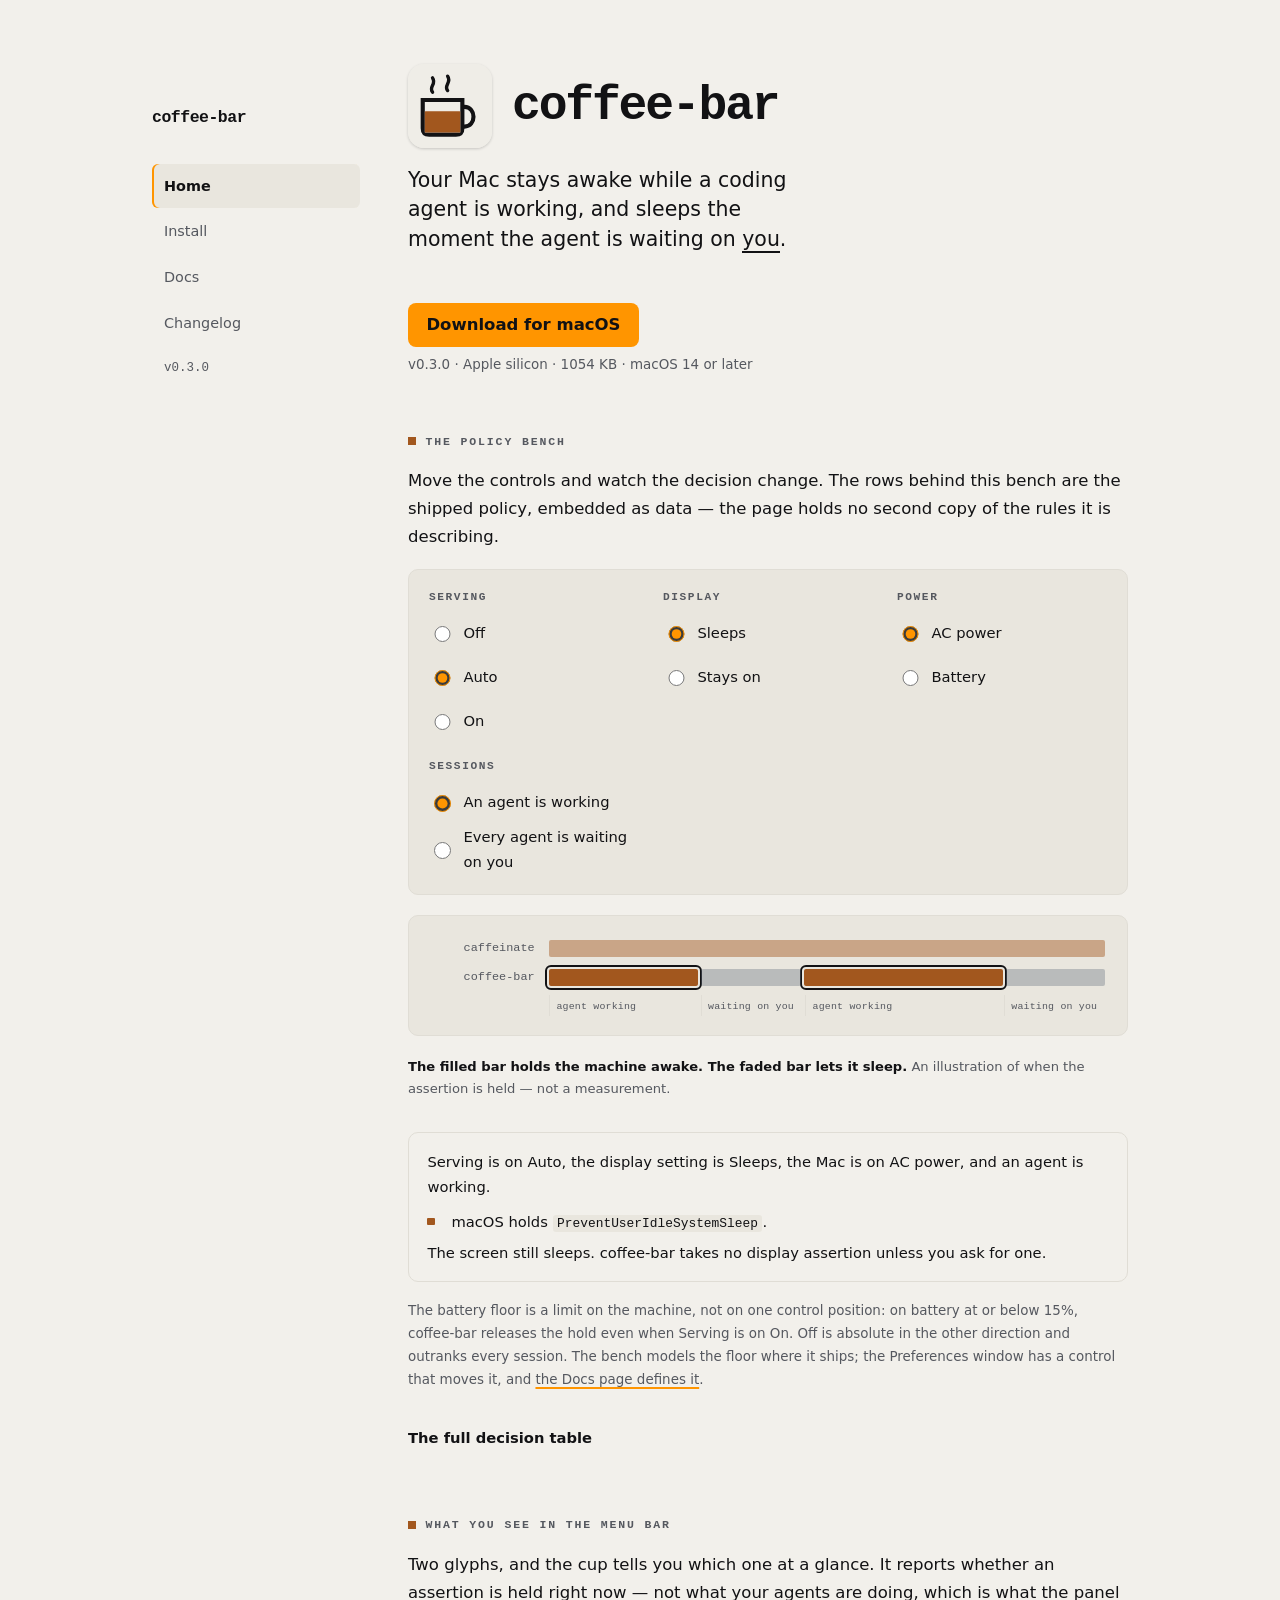
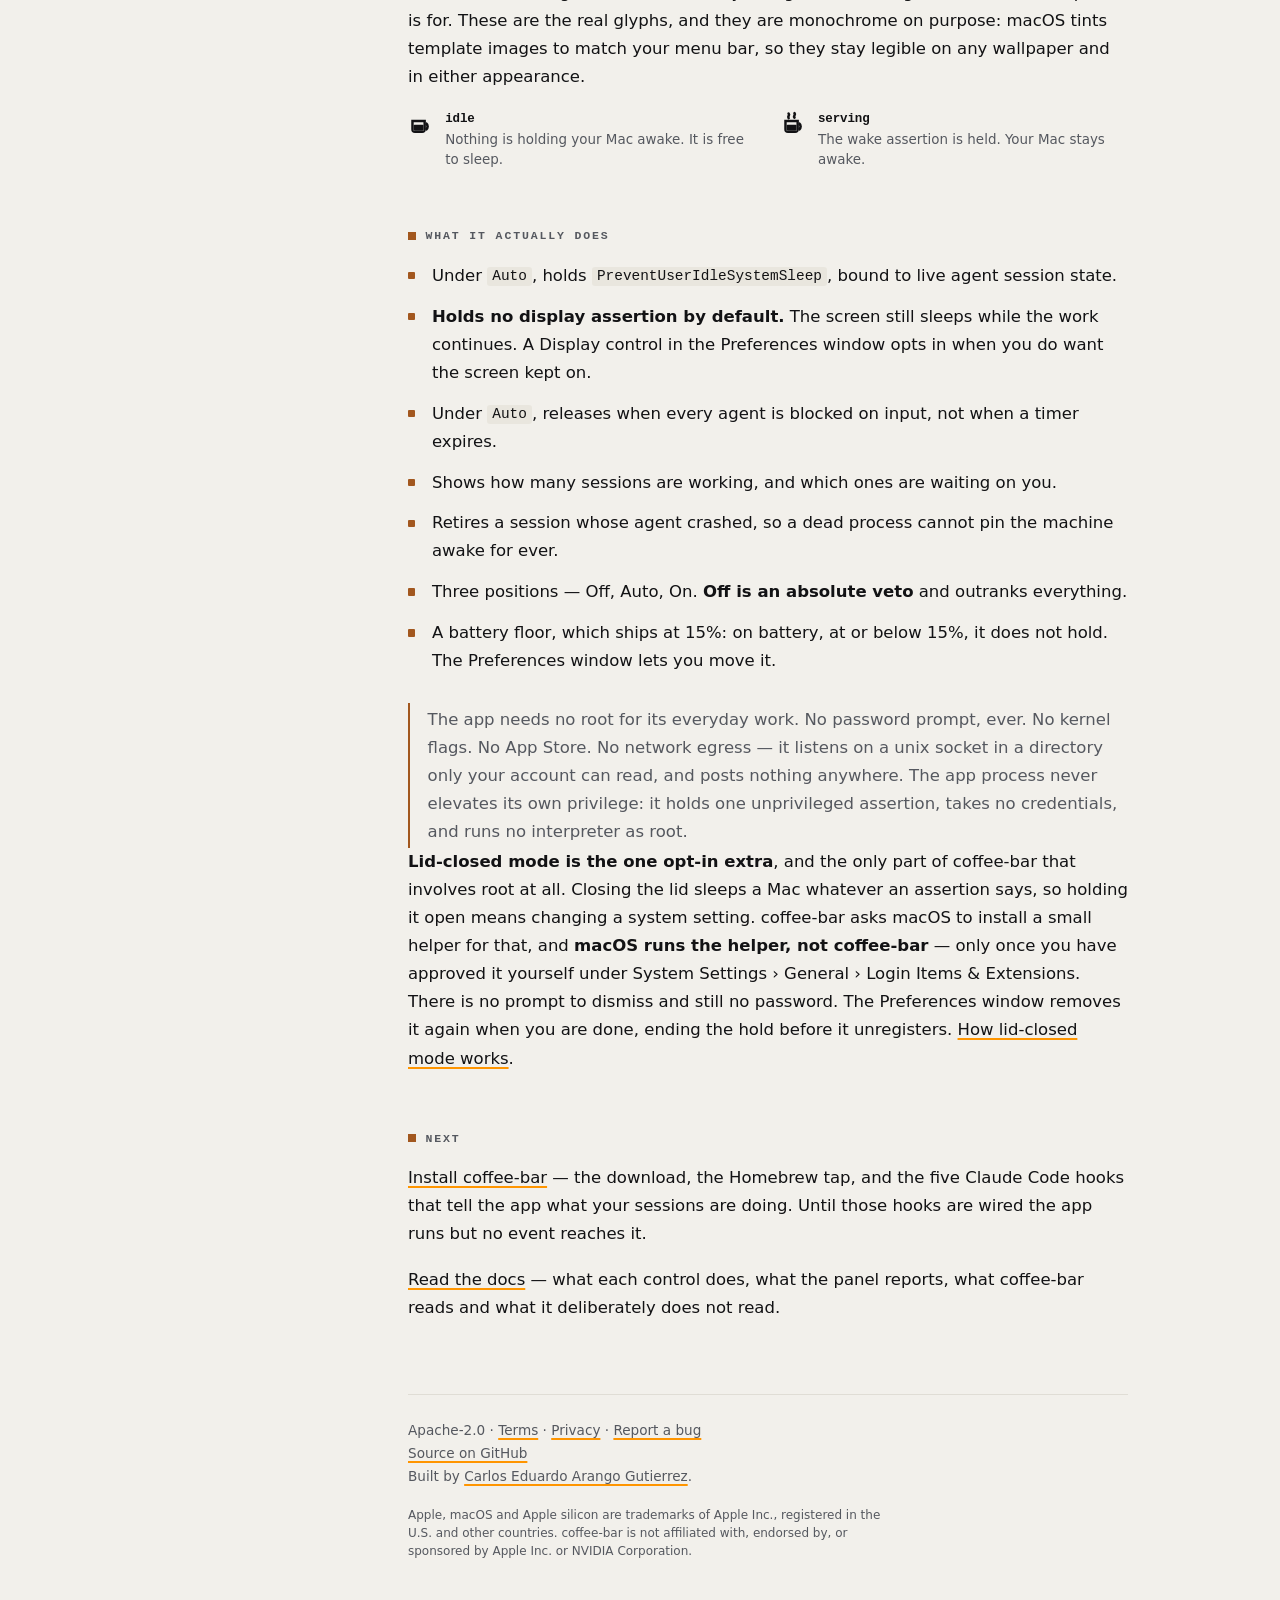
==== commit ec74e2f7: "docs(release): v0.3.0 changelog, and the site facts that follow it The 0.3.0 entry lands in CHANGELO" ====
--- a/site/index.html
+++ b/site/index.html
@@ -17,8 +17,10 @@
      battery percentage, duration or saving may appear until M6's measurement
      harness has produced one a user can reproduce.
   6. The binary is arm64 ONLY. Never write "Intel" or "universal".
-  7. Homebrew and the DMG both ship 0.2.2. The DMG is the signed and notarised
-     one; a Homebrew build is compiled locally and only ad-hoc signed.
+  7. The DMG ships 0.3.0. The Homebrew tap still pins v0.2.2, so the two
+     routes are one release apart until the formula is bumped. The DMG is the
+     signed and notarised one; a Homebrew build is compiled locally and only
+     ad-hoc signed.
 
   BRAND — assets/art/README.md is the source of truth.
   - TWO colours, two jobs. --state (#A2571E / #B8682A dark) is the liquid and
@@ -85,7 +87,7 @@
     <li><a href="docs.html">Docs</a></li>
     <li><a href="changelog.html">Changelog</a></li>
   </ul>
-  <p class="sidebar-version"><a href="changelog.html">v0.2.2</a></p>
+  <p class="sidebar-version"><a href="changelog.html">v0.3.0</a></p>
 </nav>
 <div class="wrap">
 <!-- page content starts here -->
@@ -100,8 +102,8 @@
     <h1>coffee-bar</h1>
   </div>
   <p class="tag">Your Mac stays awake while a coding agent is working, and sleeps the moment the agent is waiting on <em>you</em>.</p>
-<a class="btn-download" href="https://github.com/ArangoGutierrez/coffee-bar/releases/download/v0.2.2/coffee-bar-0.2.2.dmg">Download for macOS</a>
-<p class="dl-meta">v0.2.2 · Apple silicon · 860&nbsp;KB · macOS 14 or later</p>
+<a class="btn-download" href="https://github.com/ArangoGutierrez/coffee-bar/releases/download/v0.3.0/coffee-bar-0.3.0.dmg">Download for macOS</a>
+<p class="dl-meta">v0.3.0 · Apple silicon · 1054&nbsp;KB · macOS 14 or later</p>
 </header>
 
 <section class="bench" id="bench" aria-labelledby="bench-heading">
@@ -357,8 +359,8 @@
   "applicationCategory": "DeveloperApplication",
   "operatingSystem": "macOS 14",
   "processorRequirements": "Apple silicon (arm64)",
-  "softwareVersion": "0.2.2",
-  "downloadUrl": "https://github.com/ArangoGutierrez/coffee-bar/releases/download/v0.2.2/coffee-bar-0.2.2.dmg",
+  "softwareVersion": "0.3.0",
+  "downloadUrl": "https://github.com/ArangoGutierrez/coffee-bar/releases/download/v0.3.0/coffee-bar-0.3.0.dmg",
   "license": "https://www.apache.org/licenses/LICENSE-2.0",
   "offers": { "@type": "Offer", "price": "0", "priceCurrency": "USD" },
   "author": { "@type": "Person", "name": "Carlos Eduardo Arango Gutierrez" }
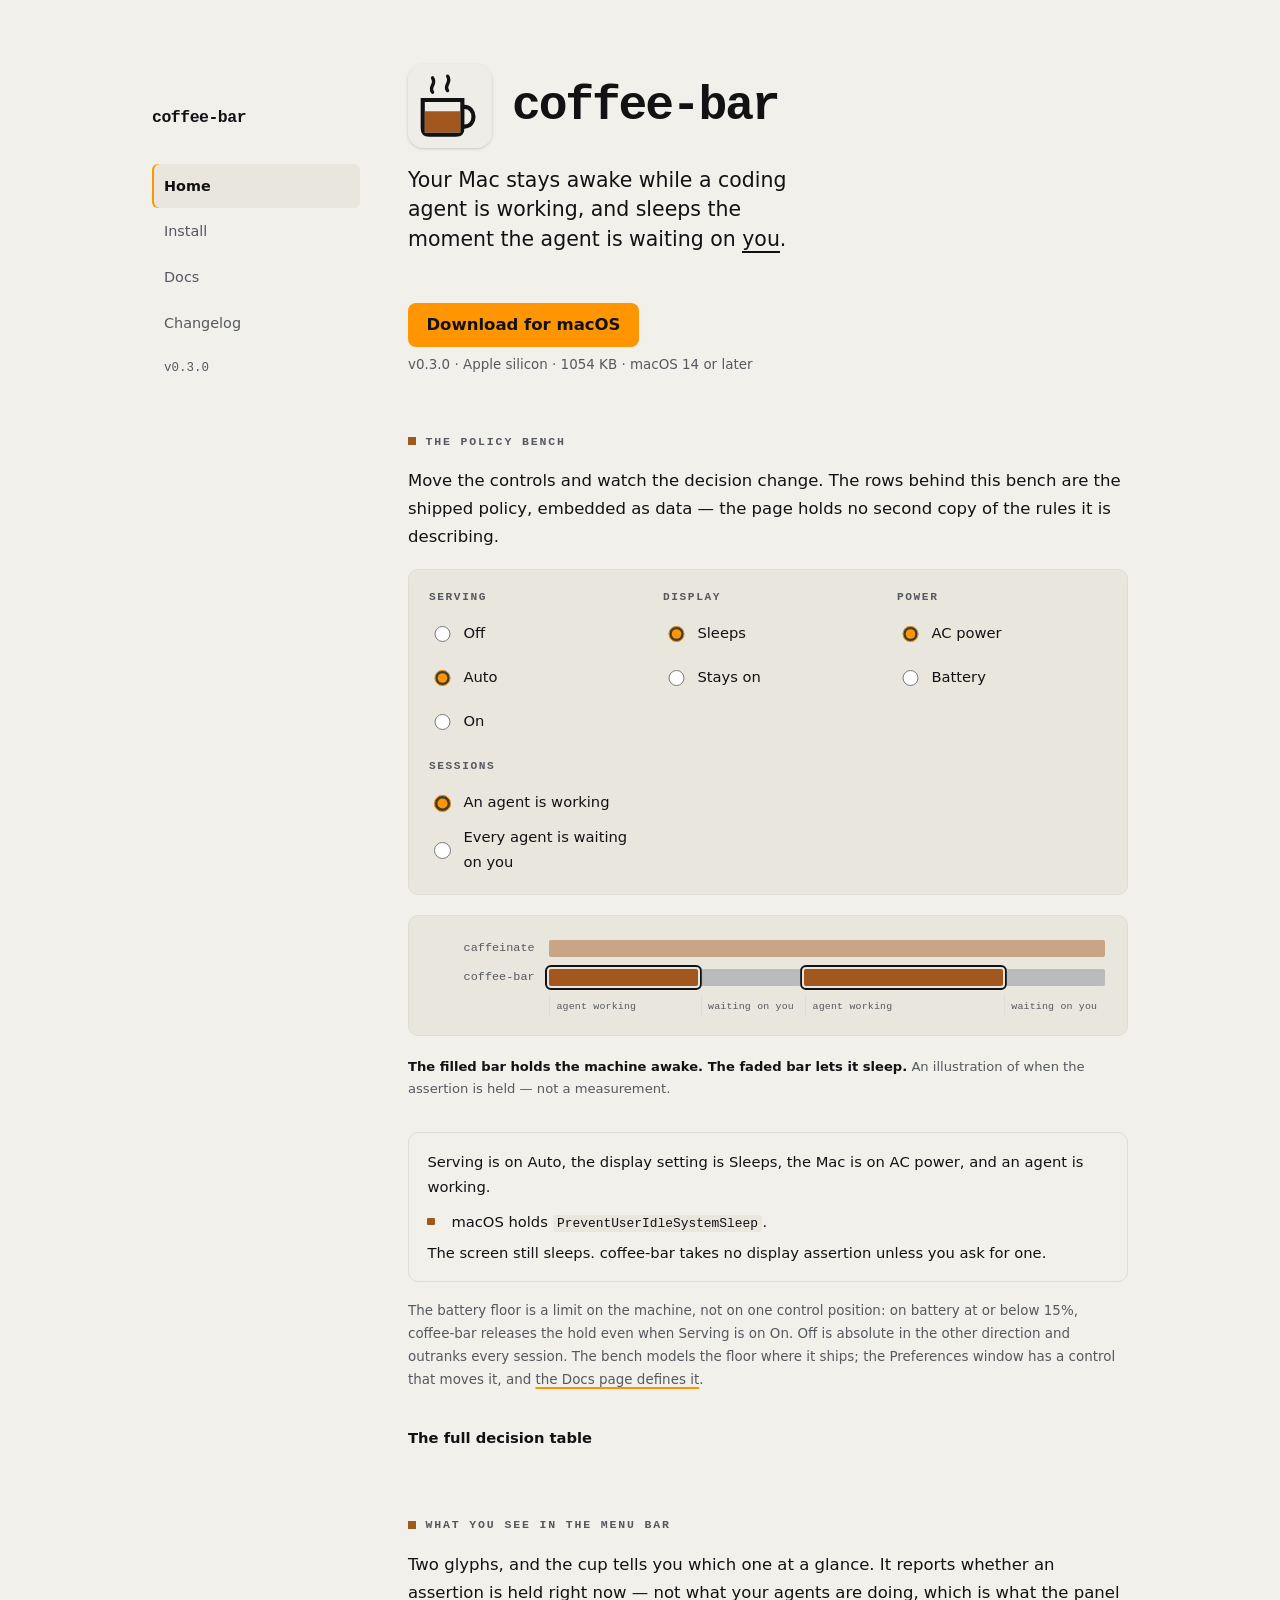
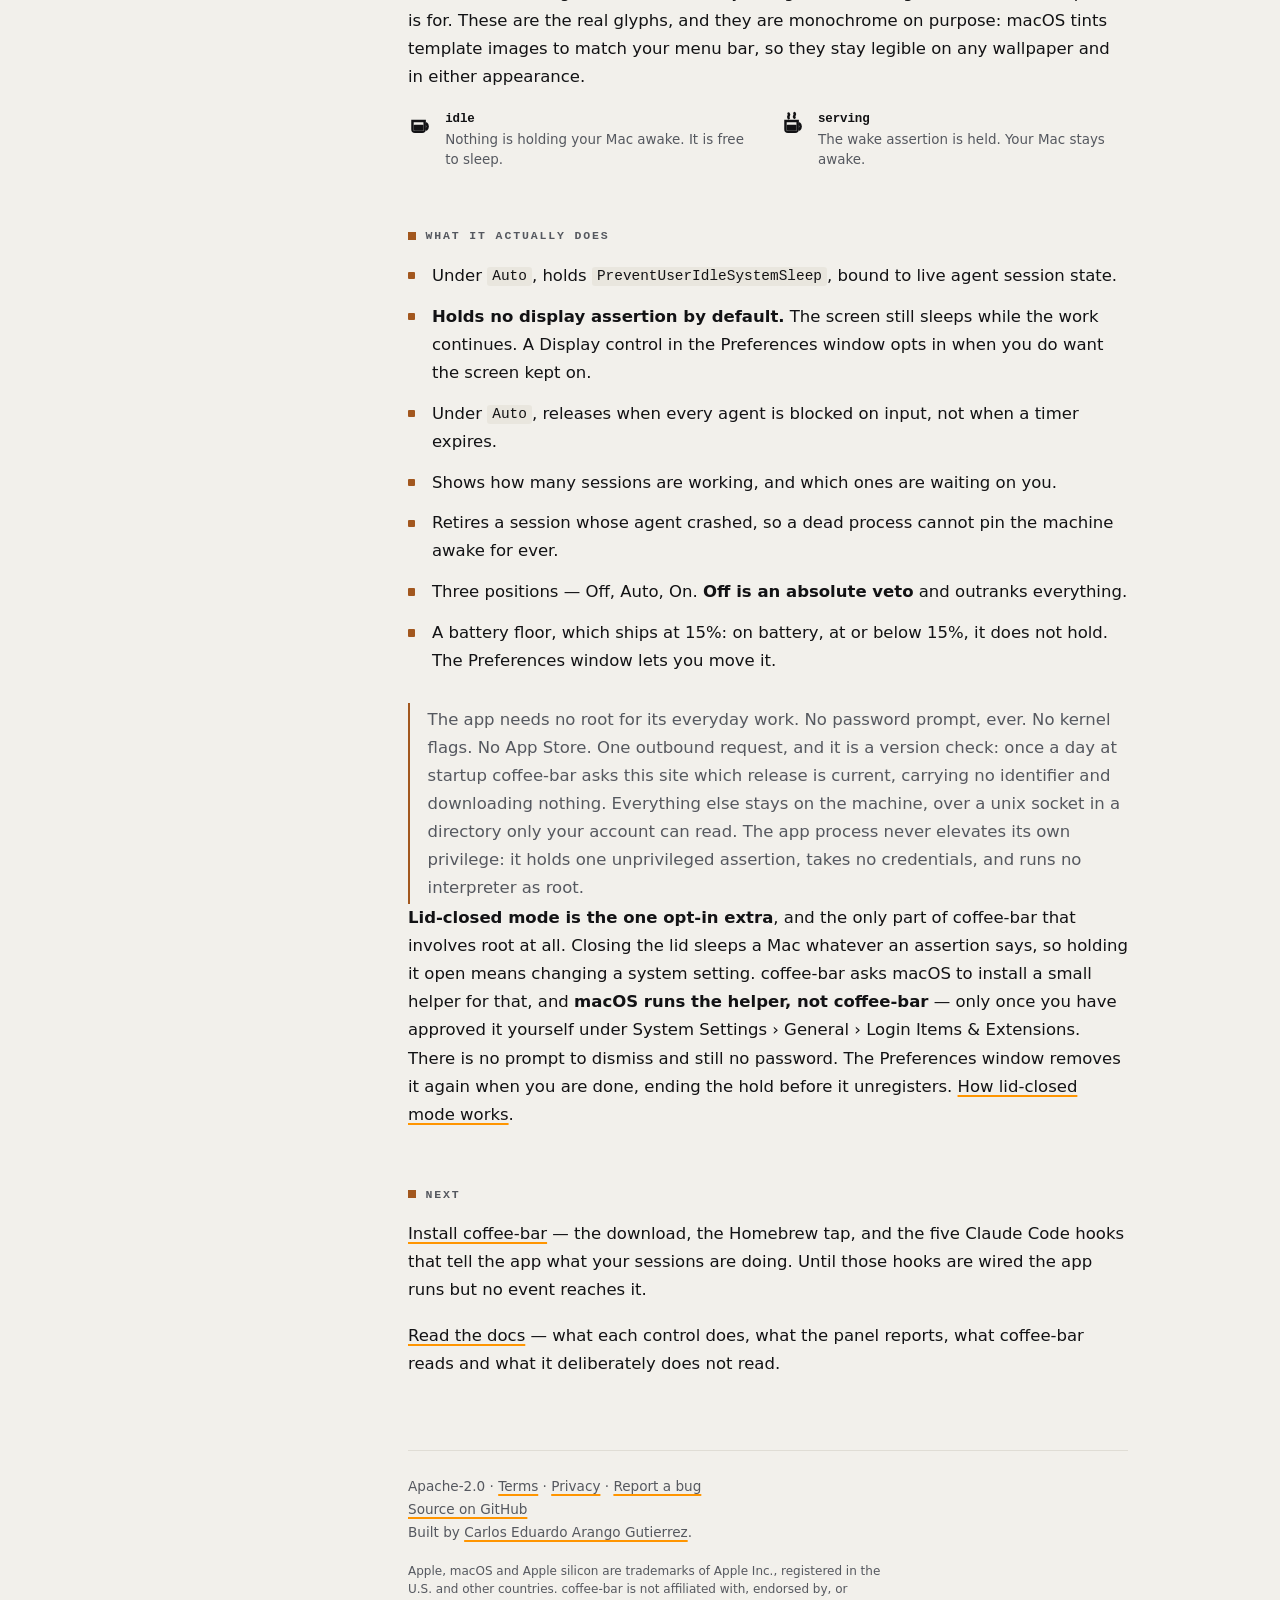
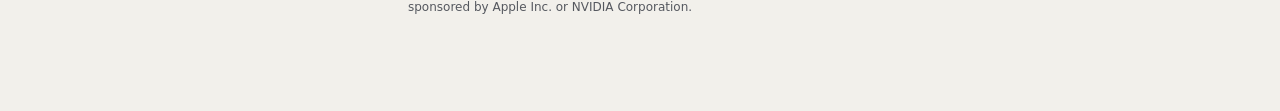
==== commit 1064e6a6: "docs(site): say that coffee-bar makes one outbound request The front page claimed "No network egress" ====
--- a/site/index.html
+++ b/site/index.html
@@ -315,8 +315,10 @@
 
 <div class="note">
 The app needs no root for its everyday work. No password prompt, ever. No kernel flags. No
-App Store. No network egress — it listens on a unix socket in a directory only
-your account can read, and posts nothing anywhere. The app process never
+App Store. One outbound request, and it is a version check: once a day at
+startup coffee-bar asks this site which release is current, carrying no
+identifier and downloading nothing. Everything else stays on the machine, over a
+unix socket in a directory only your account can read. The app process never
 elevates its own privilege: it holds one unprivileged assertion, takes no
 credentials, and runs no interpreter as root.
 </div>
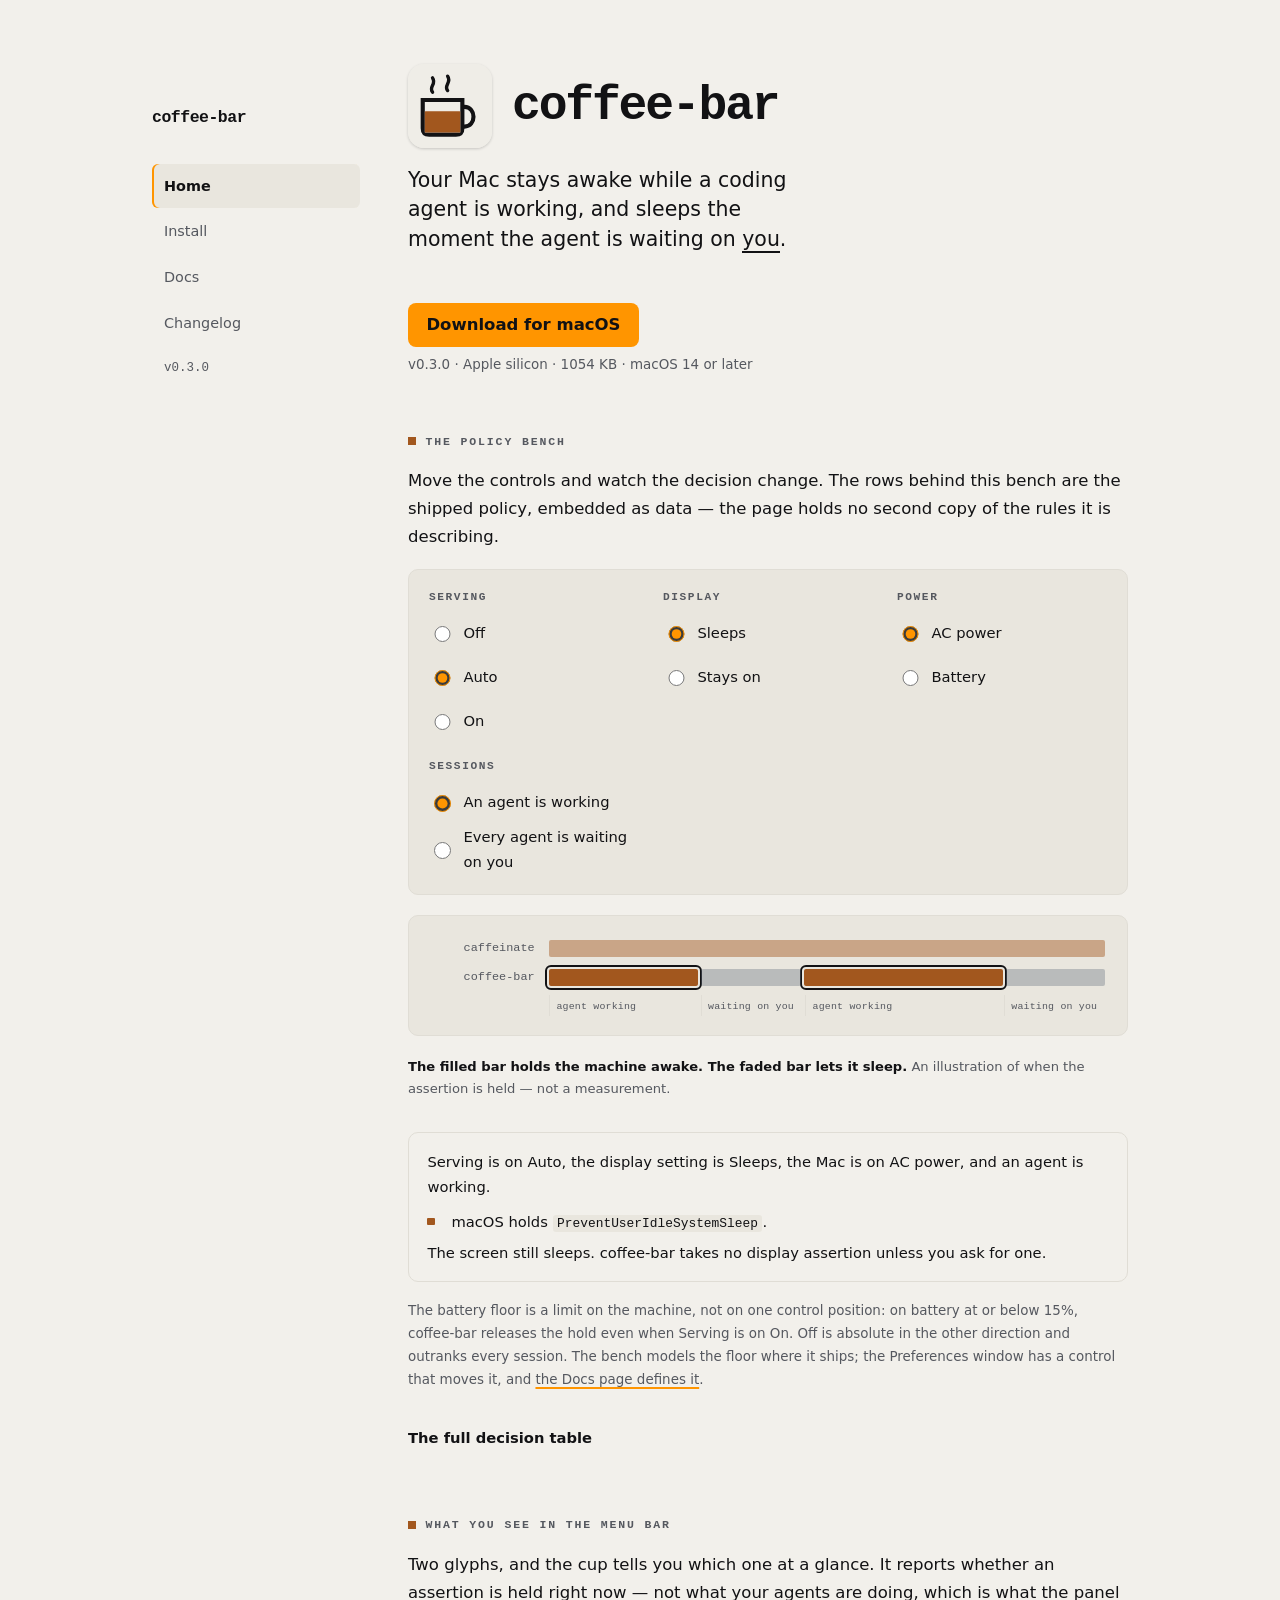
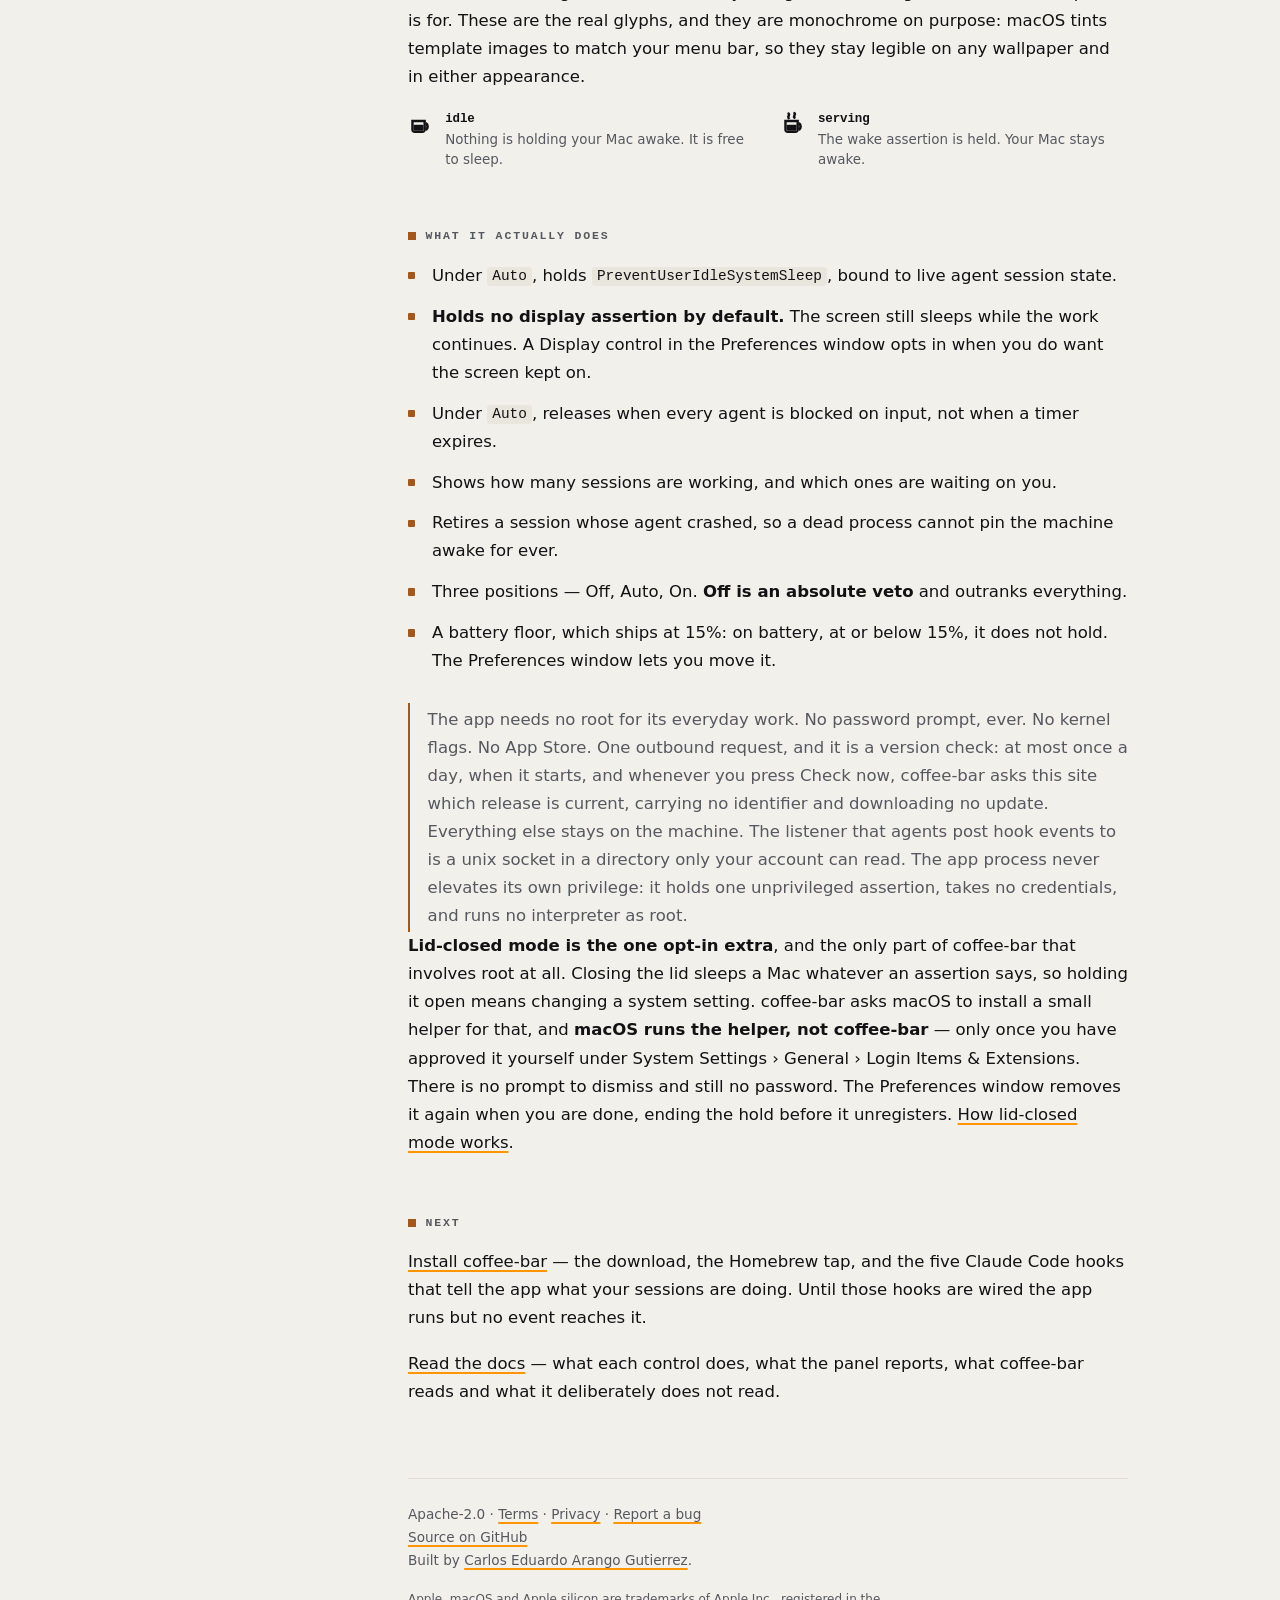
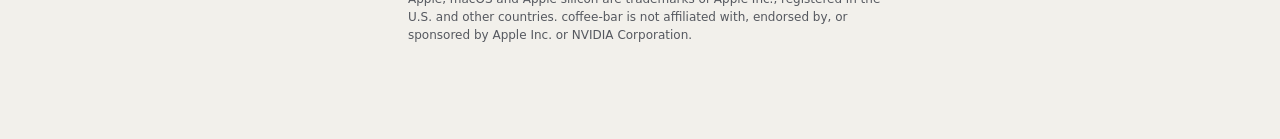
==== commit 545f775e: "docs(site): scope the egress claims to what the app actually does v0.3.0 ships an update check, so t" ====
--- a/site/index.html
+++ b/site/index.html
@@ -315,11 +315,12 @@
 
 <div class="note">
 The app needs no root for its everyday work. No password prompt, ever. No kernel flags. No
-App Store. One outbound request, and it is a version check: once a day at
-startup coffee-bar asks this site which release is current, carrying no
-identifier and downloading nothing. Everything else stays on the machine, over a
-unix socket in a directory only your account can read. The app process never
-elevates its own privilege: it holds one unprivileged assertion, takes no
+App Store. One outbound request, and it is a version check: at most once a day,
+when it starts, and whenever you press Check now, coffee-bar asks this site
+which release is current, carrying no identifier and downloading no update.
+Everything else stays on the machine. The listener that agents post hook events
+to is a unix socket in a directory only your account can read. The app process
+never elevates its own privilege: it holds one unprivileged assertion, takes no
 credentials, and runs no interpreter as root.
 </div>
 
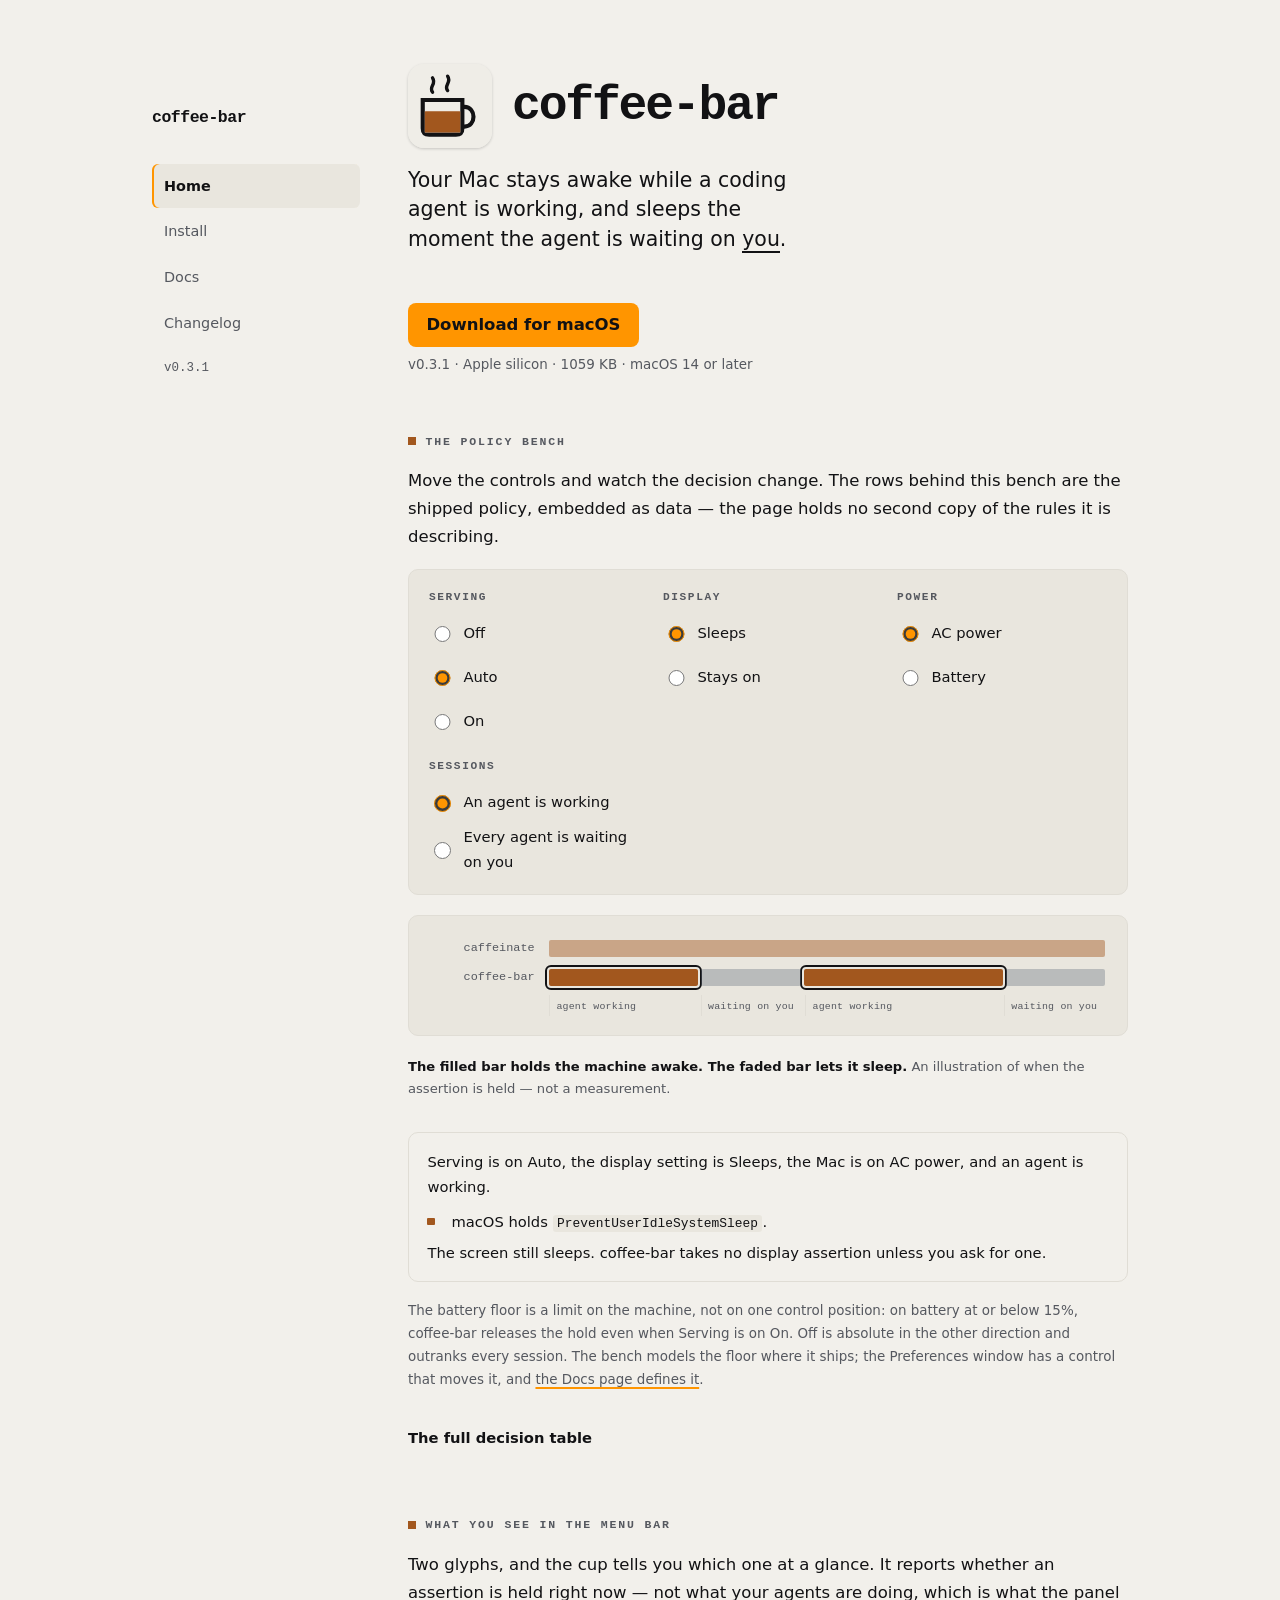
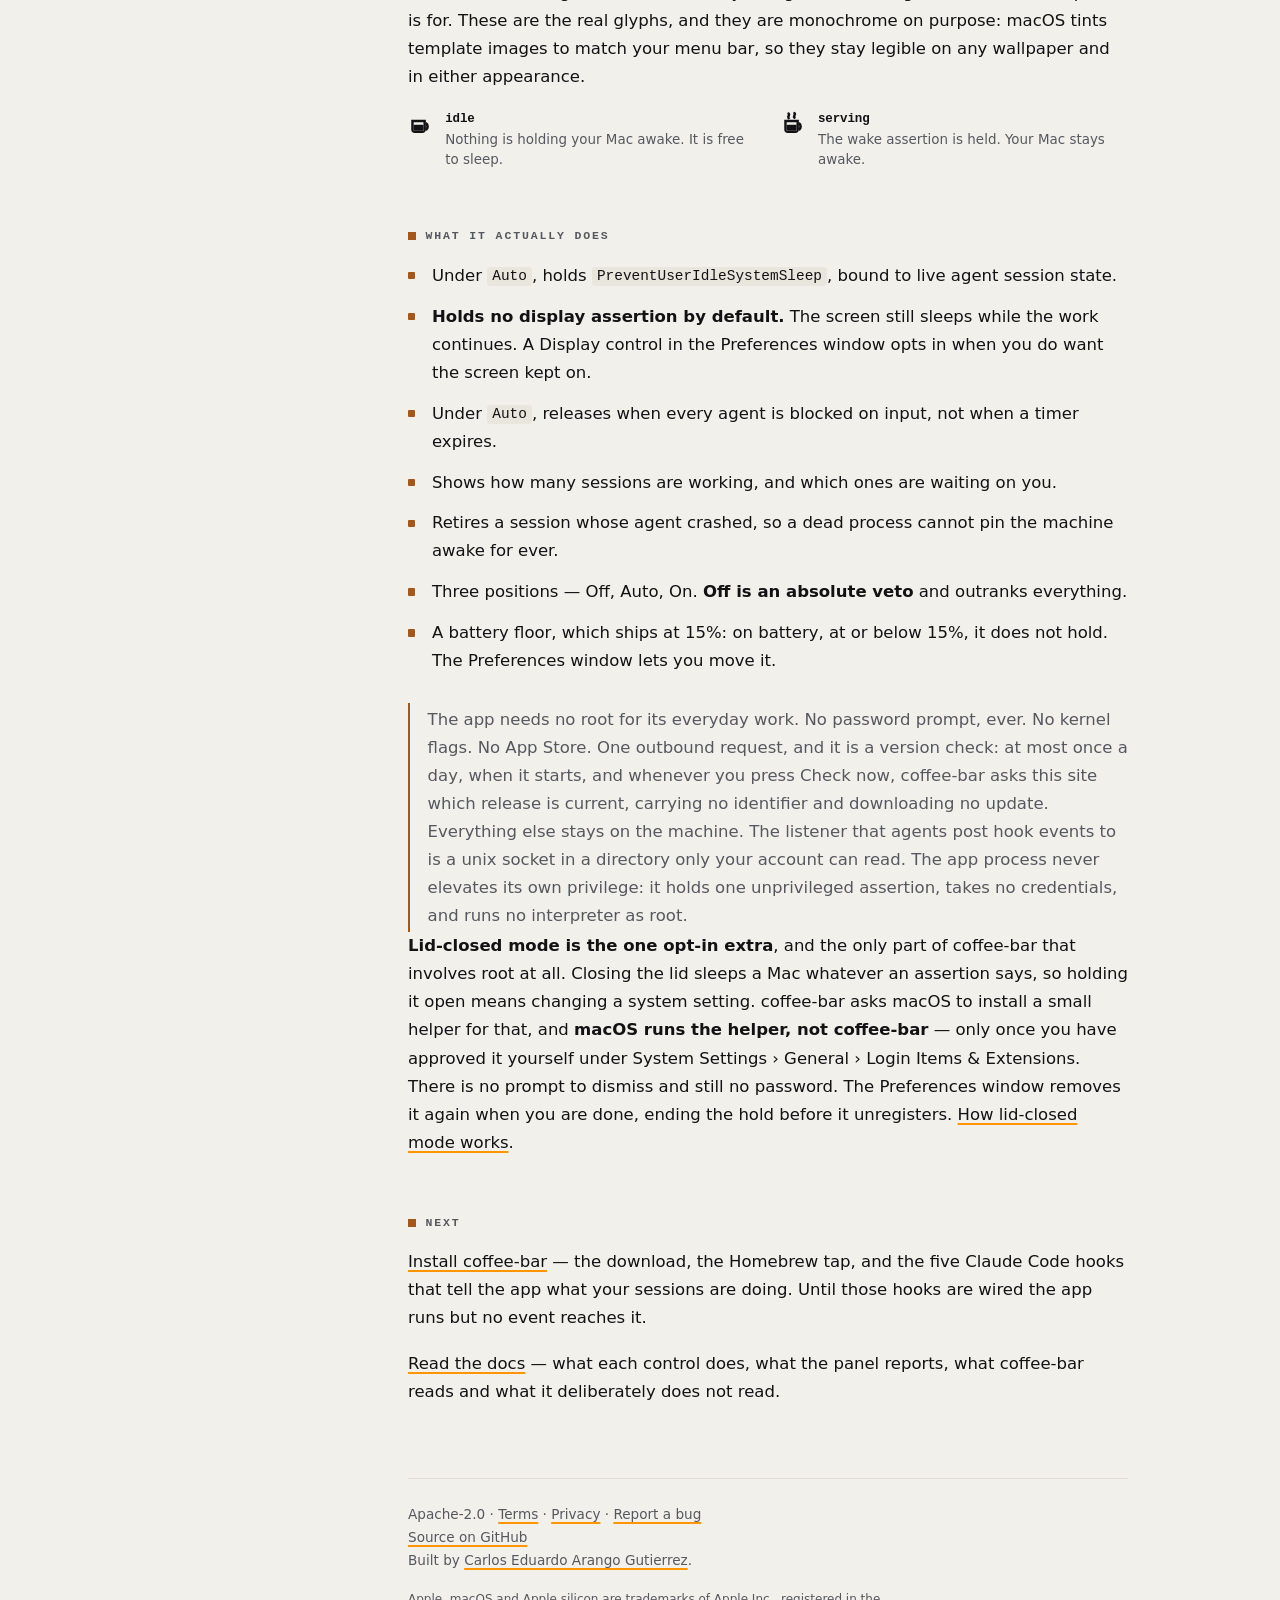
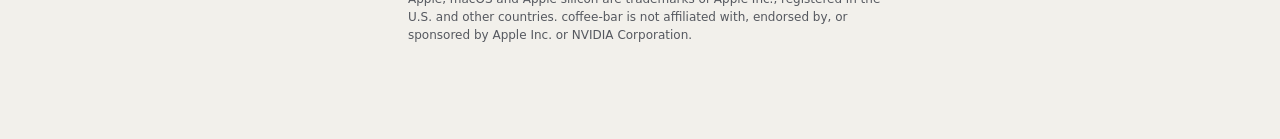
==== commit e4cf57f9: "docs(release): v0.3.1 changelog, and the site facts that follow it The 0.3.1 entry lands in CHANGELO" ====
--- a/site/index.html
+++ b/site/index.html
@@ -17,10 +17,11 @@
      battery percentage, duration or saving may appear until M6's measurement
      harness has produced one a user can reproduce.
   6. The binary is arm64 ONLY. Never write "Intel" or "universal".
-  7. The DMG ships 0.3.0. The Homebrew tap still pins v0.2.2, so the two
-     routes are one release apart until the formula is bumped. The DMG is the
-     signed and notarised one; a Homebrew build is compiled locally and only
-     ad-hoc signed.
+  7. The DMG and the Homebrew tap both ship 0.3.1. The DMG is the signed and
+     notarised one; a Homebrew build is compiled locally and only ad-hoc
+     signed, and an ad-hoc bundle cannot register the privileged helper. When
+     the two routes drift apart again, say which is which rather than implying
+     they match.
 
   BRAND — assets/art/README.md is the source of truth.
   - TWO colours, two jobs. --state (#A2571E / #B8682A dark) is the liquid and
@@ -87,7 +88,7 @@
     <li><a href="docs.html">Docs</a></li>
     <li><a href="changelog.html">Changelog</a></li>
   </ul>
-  <p class="sidebar-version"><a href="changelog.html">v0.3.0</a></p>
+  <p class="sidebar-version"><a href="changelog.html">v0.3.1</a></p>
 </nav>
 <div class="wrap">
 <!-- page content starts here -->
@@ -102,8 +103,8 @@
     <h1>coffee-bar</h1>
   </div>
   <p class="tag">Your Mac stays awake while a coding agent is working, and sleeps the moment the agent is waiting on <em>you</em>.</p>
-<a class="btn-download" href="https://github.com/ArangoGutierrez/coffee-bar/releases/download/v0.3.0/coffee-bar-0.3.0.dmg">Download for macOS</a>
-<p class="dl-meta">v0.3.0 · Apple silicon · 1054&nbsp;KB · macOS 14 or later</p>
+<a class="btn-download" href="https://github.com/ArangoGutierrez/coffee-bar/releases/download/v0.3.1/coffee-bar-0.3.1.dmg">Download for macOS</a>
+<p class="dl-meta">v0.3.1 · Apple silicon · 1059&nbsp;KB · macOS 14 or later</p>
 </header>
 
 <section class="bench" id="bench" aria-labelledby="bench-heading">
@@ -362,8 +363,8 @@
   "applicationCategory": "DeveloperApplication",
   "operatingSystem": "macOS 14",
   "processorRequirements": "Apple silicon (arm64)",
-  "softwareVersion": "0.3.0",
-  "downloadUrl": "https://github.com/ArangoGutierrez/coffee-bar/releases/download/v0.3.0/coffee-bar-0.3.0.dmg",
+  "softwareVersion": "0.3.1",
+  "downloadUrl": "https://github.com/ArangoGutierrez/coffee-bar/releases/download/v0.3.1/coffee-bar-0.3.1.dmg",
   "license": "https://www.apache.org/licenses/LICENSE-2.0",
   "offers": { "@type": "Offer", "price": "0", "priceCurrency": "USD" },
   "author": { "@type": "Person", "name": "Carlos Eduardo Arango Gutierrez" }
